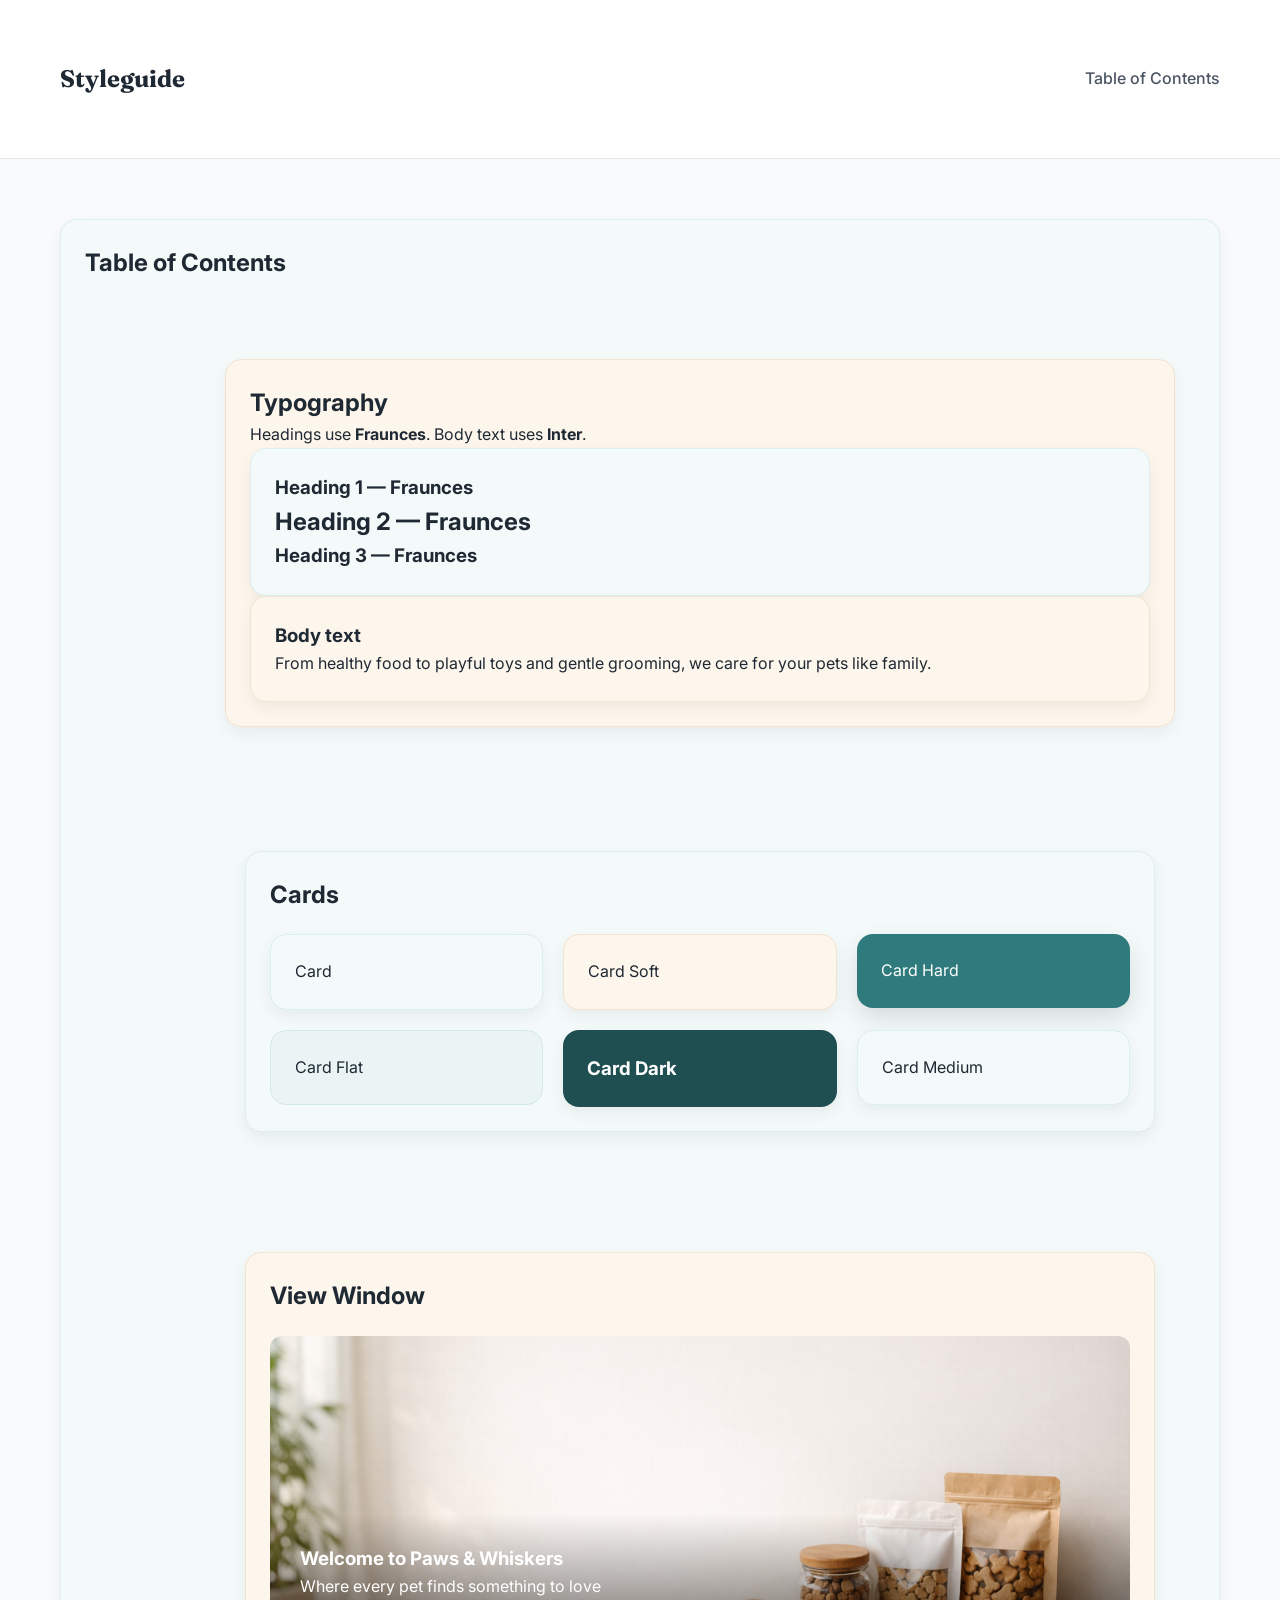
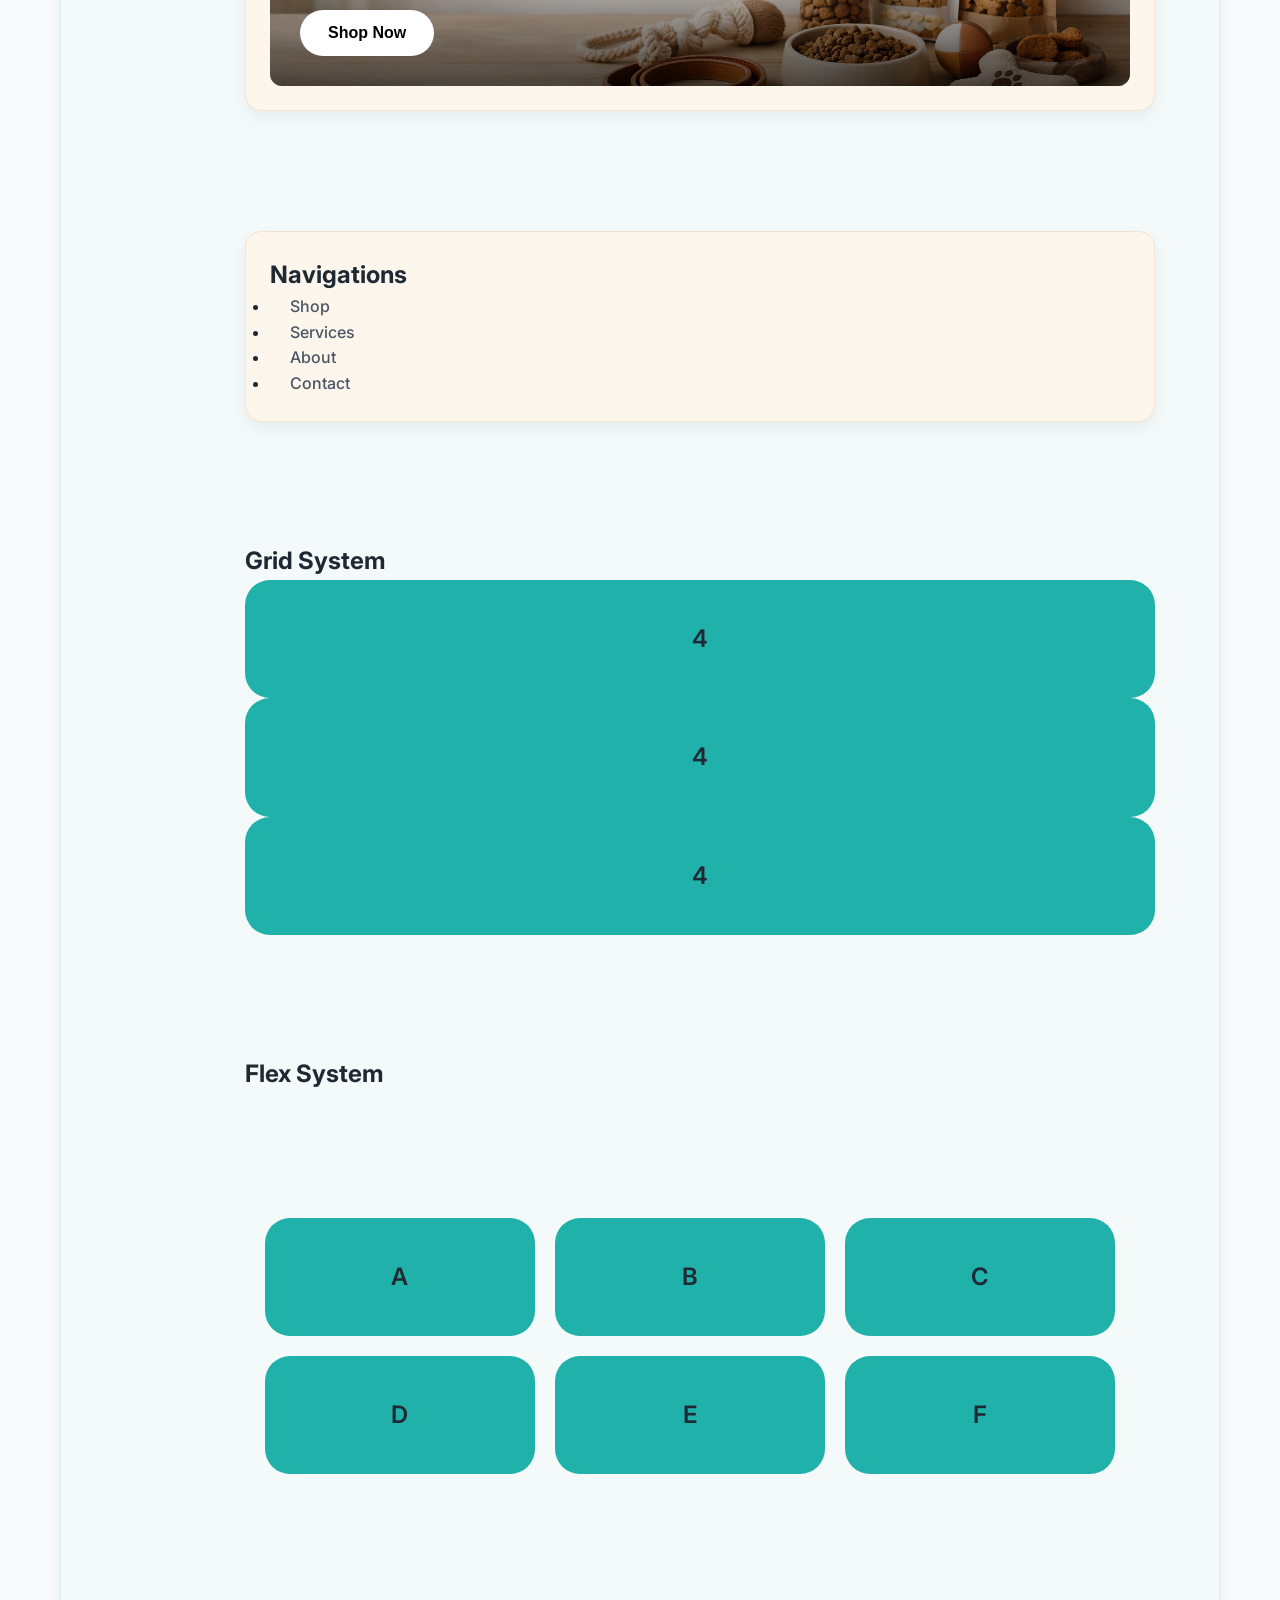
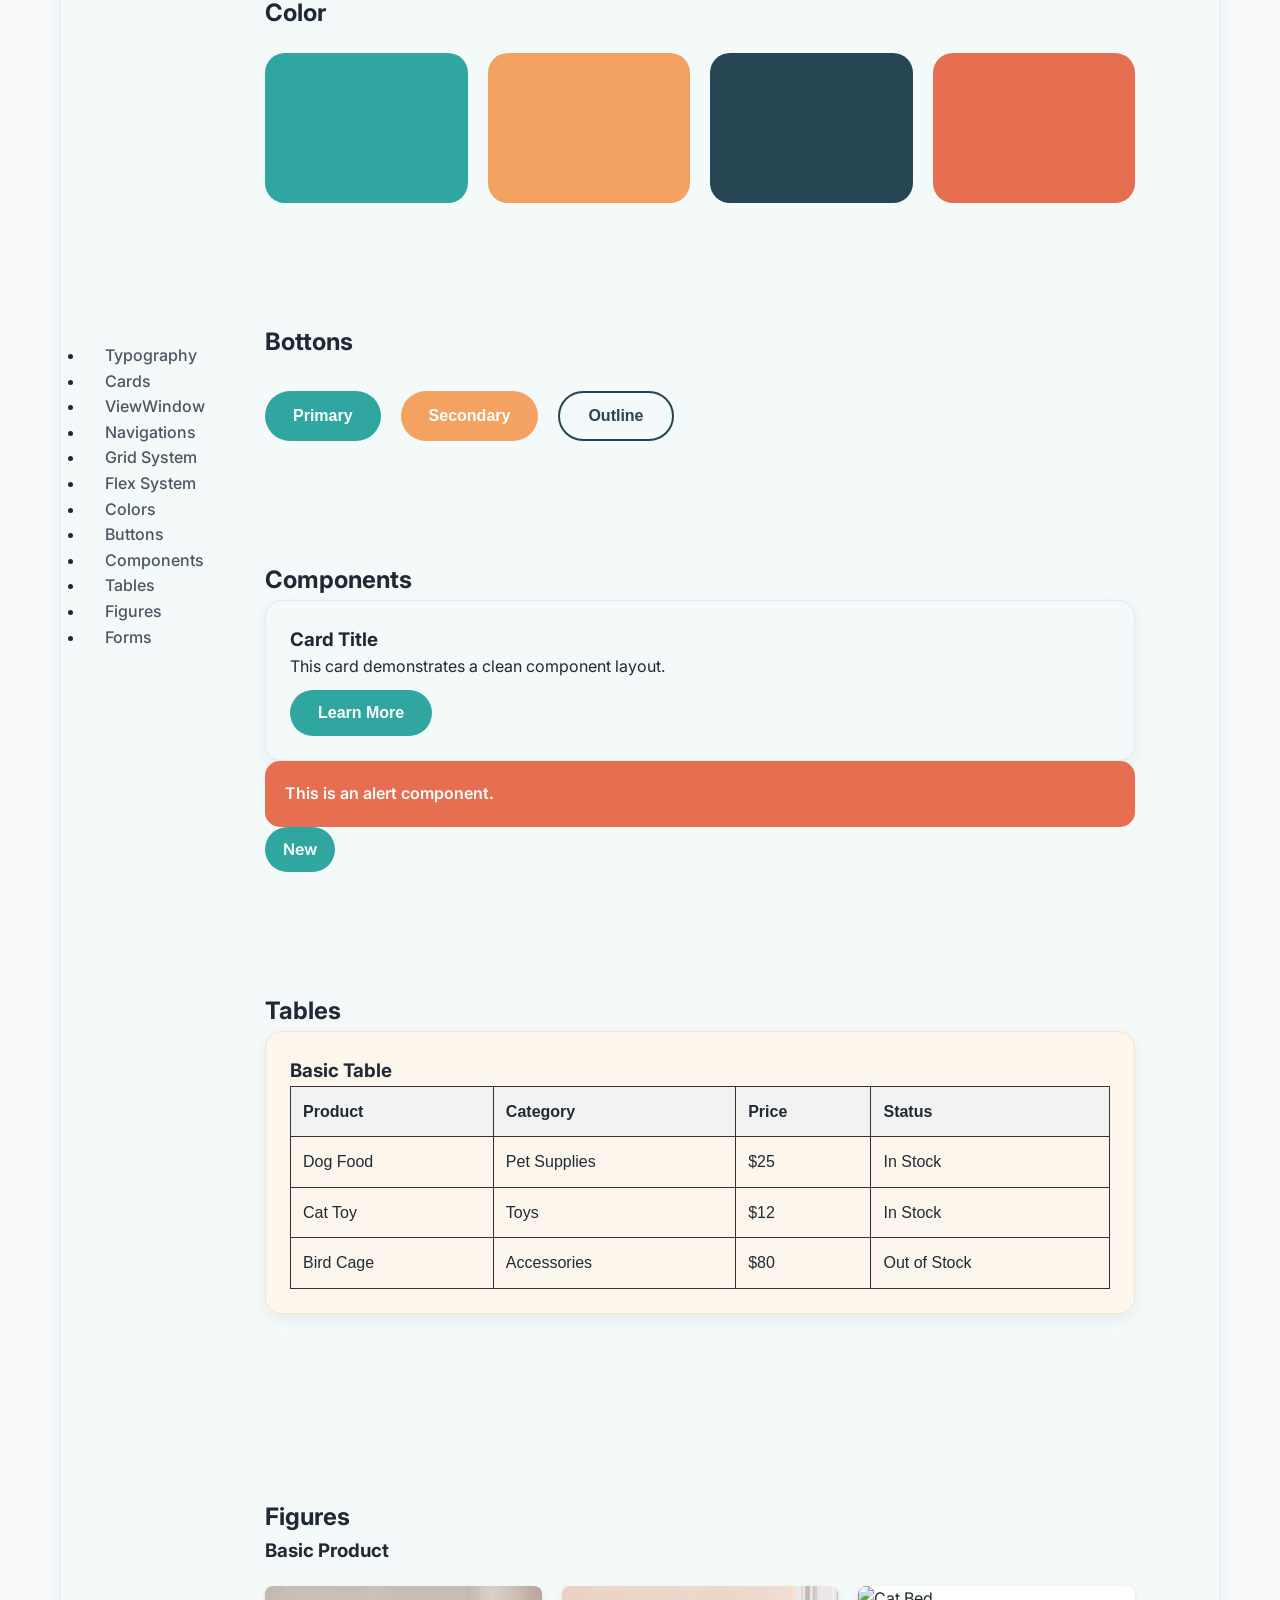
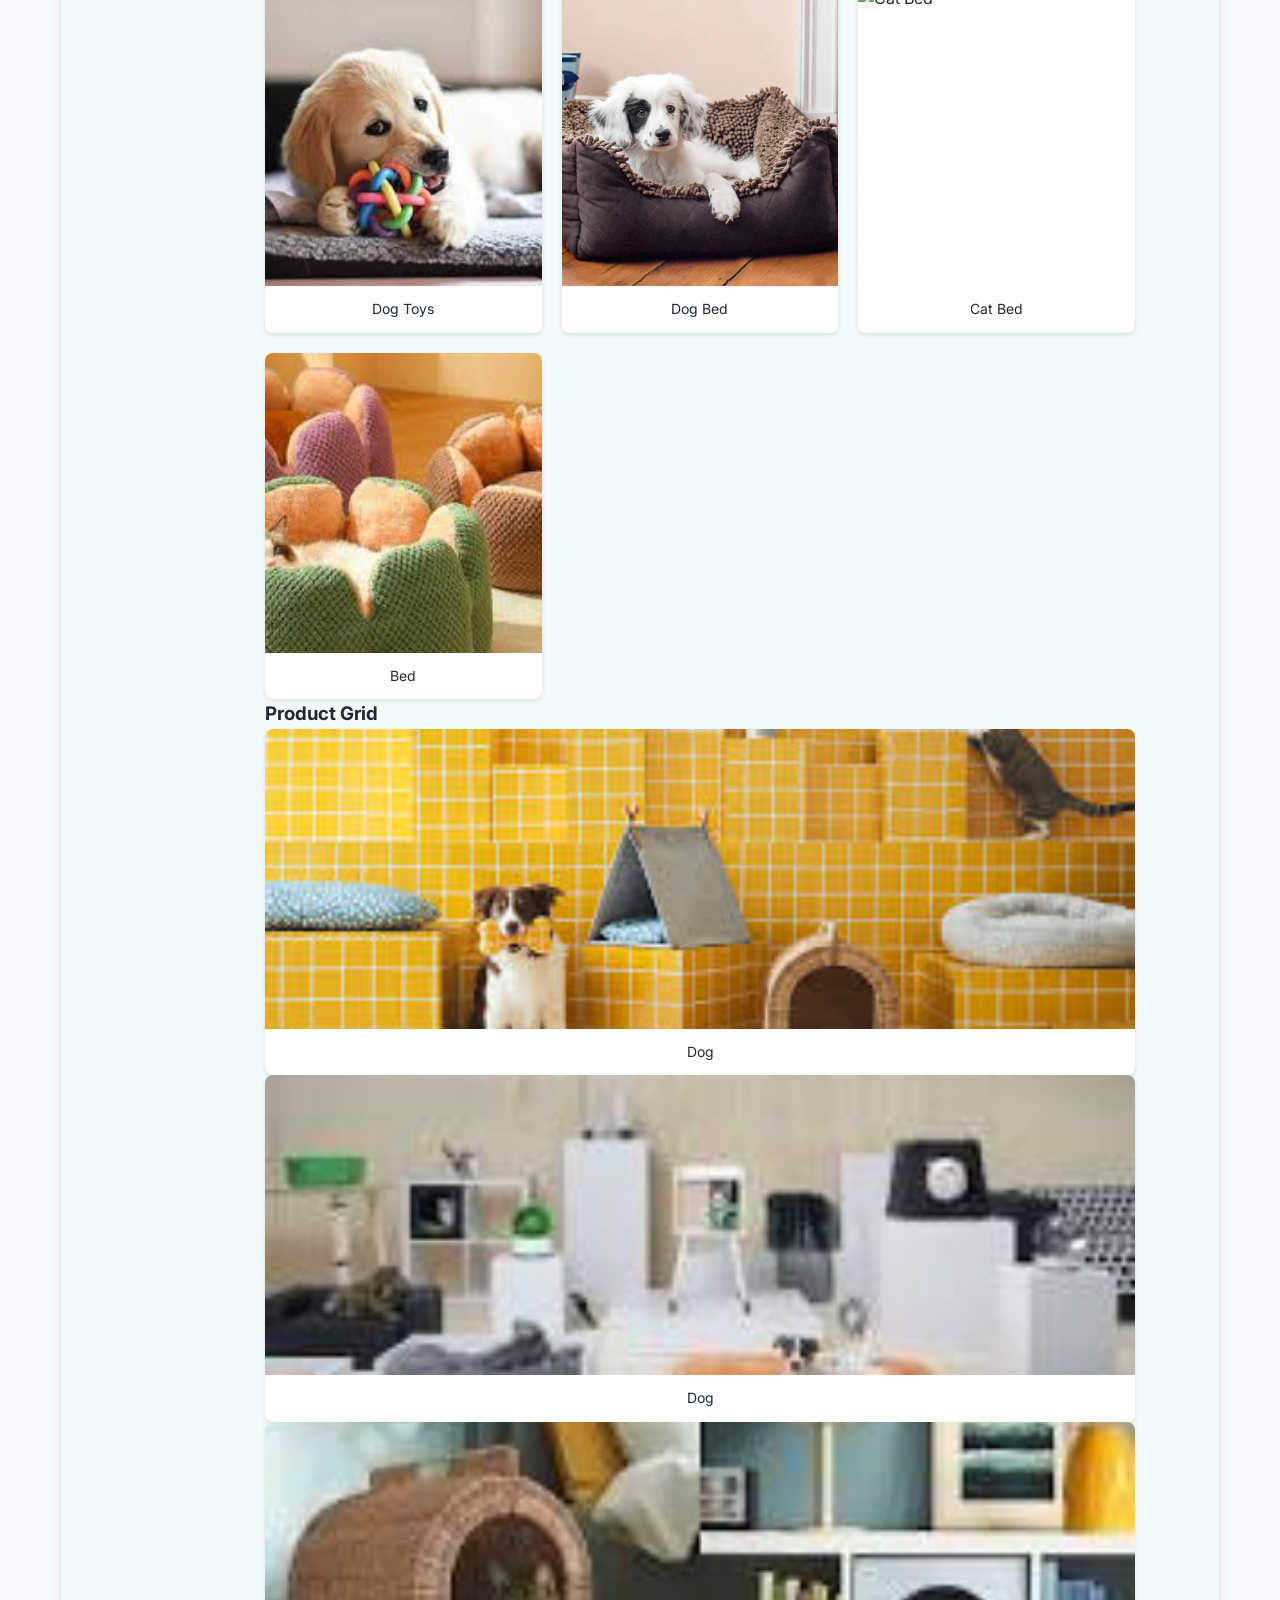
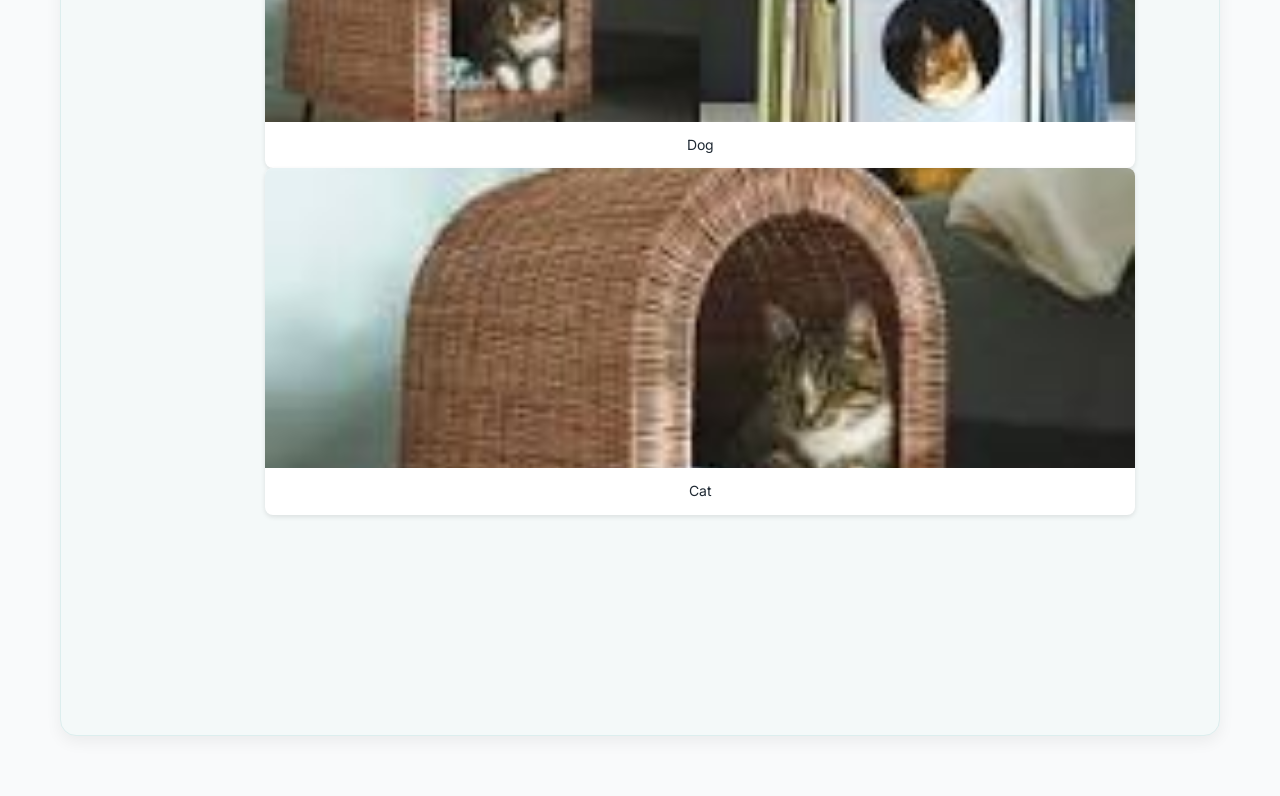
==== gao.xiaohuan/styleguide/index.html @ 9341d7b3 "Add files via upload" ====
<!DOCTYPE html>
<html lang="en">
<head>
  <meta charset="UTF-8" />
  <title>Paws & Whiskers Pet Store CSS Styleguide</title>

  <meta name="viewport" content="width=device-width, initial-scale=1.0" />

  <!--Fonts -->
  <link rel="preconnect" href="https://fonts.googleapis.com" />
  <link rel="preconnect" href="https://fonts.gstatic.com" crossorigin />
  <link
    href="https://fonts.googleapis.com/css2?family=Fraunces:wght@600;700&family=Inter:wght@400;500;600&display=swap"
    rel="stylesheet"
  />

  <link rel="stylesheet" href="../lib/css/styleguide.css" />
  <link rel="stylesheet" href="../lib/css/gridsystem.css" />
  <link rel="stylesheet" href="../css/storetheme.css" />
</head>
<body>

  <header>
    <div class="container nav">
      <h1 class="logo">Styleguide</h1>
      <nav>
        <a href="#table of content">Table of Contents</a>
      </nav>
    </div>
  </header>
	
	<div class="container" id="tableofcontents">
		<div class="card">
			<h2>Table of Contents</h2>
				<nav class="nav">
			<ul>
				<li><a href="#typography"> Typography</a></li>
				<li><a href="#cards">Cards</a></li>
				<li><a href="#viewwindow">ViewWindow</a></li>
				<li><a href="#navigations">Navigations</a></li>
				<li><a href="#gridsystem">Grid System</a></li>
				<li><a href="#flexsystem">Flex System</a></li>
				<li><a href="#colors">Colors</a></li>
          		<li><a href="#buttons">Buttons</a></li>
         		<li><a href="#components">Components</a></li>
         		<li><a href="#tables">Tables</a></li>
         		<li><a href="#tables">Figures</a></li>
         		<li><a href="#forms">Forms</a></li>

			</ul>
		<div>
	</div>

<!-- TYPOGRAPHY -->
    <div class="container">
      <section class="card soft" id="typography">
        <h2>Typography</h2>
        <p class="muted">Headings use <b>Fraunces</b>. Body text uses <b>Inter</b>.</p>

        <div class="sg-grid">
          <div class="card">
            <h3 class="sg-subtitle"></h3>
            <h1>Heading 1 — Fraunces</h1>
            <h2>Heading 2 — Fraunces</h2>
            <h3>Heading 3 — Fraunces</h3>
          </div>

          <div class="card soft">
            <h3>Body text</h3>
            <p>
              From healthy food to playful toys and gentle grooming, we care for your pets like family.

		</div>
	</div>
</section>

<!-- Card -->

	<section class="container" id="cards">
  <div class="card">
    <h2>Cards</h2>

    <div class="grid gap">
      <div class="col-xs-12 col-md-4">
        <div class="card">Card</div>
      </div>

      <div class="col-xs-12 col-md-4">
        <div class="card soft">Card Soft</div>
      </div>

      <div class="col-xs-12 col-md-4">
        <div class="card hard">Card Hard</div>
      </div>

      <div class="col-xs-12 col-md-4">
        <div class="card flat">Card Flat</div>
      </div>

      <div class="col-xs-12 col-md-4">
        <div class="card dark">
          <h3>Card Dark</h3>
        </div>
      </div>

      <div class="col-xs-12 col-md-4">
        <div class="card medium">Card Medium</div>
      </div>
    </div>
  </div>
</section>


<!-- View Window -->
<section class="container">
  <div class="card soft view-window">

    <h2>View Window</h2>

    <div class="window">
      <img src="../img/window image.png" alt="Window Image">
      <div class="window-overlay">
        <h3>Welcome to Paws & Whiskers</h3>
        <p>Where every pet finds something to love</p>
        <button class="btn">Shop Now</button>
      </div>
    </div>
  </div>
</section>



<!-- NAVIGATIONS -->
<section class="container" id="navigations">
  <div class="card soft">
    
    <h2>Navigations</h2>
    
    <div class="navigations">
      <ul>
        <li><a href="#">Shop</a></li>
        <li><a href="#">Services</a></li>
        <li><a href="#">About</a></li>
        <li><a href="#">Contact</a></li>
      </ul>
    </div>
  </div>
</section>


<!-- Grid System -->
<section class="container" id="gridsystem">
  <div class="Grid System">

  	<h2>Grid System</h2>

	  <div class="col-4">4</div>
  	  <div class="col-4">4</div>
  	  <div class="col-4">4</div>
	</div>
 </section>


 <!-- Flex System -->
 <section class="container" id="flexsystem">
  <div class="Flex Grid">

	<h2>Flex System</h2>

	<section class="container" id="cards">

  <div class="flex-grid">
    <div class="col-4">A</div>
    <div class="col-4">B</div>
    <div class="col-4">C</div>

    <div class="col-4">D</div>
    <div class="col-4">E</div>
    <div class="col-4">F</div>
  </div>
</section>


<!-- Color -->
<section class="container" id="color">
  <div class="Color">

  	<h2>Color</h2>

  	<div class="color-grid">
    <div class="color-box color1"></div>
    <div class="color-box color2"></div>
    <div class="color-box color3"></div>
    <div class="color-box color4"></div>
  </div>
</section>


<!-- Bottons -->
<section class="container" id="buttons">
  <div class="Bottons">

  	<h2>Bottons</h2>

  	<div class="buttons">
    <button class="btn primary">Primary</button>
    <button class="btn secondary">Secondary</button>
    <button class="btn outline">Outline</button>
  </div>
</section>


<!-- Components -->
<section class="container" id="Components">
  <div class="Components">

  	<h2>Components</h2>

    <div class="card">
      <h3>Card Title</h3>
      <p>This card demonstrates a clean component layout.</p>
      <button class="btn primary">Learn More</button>
    </div>

 
    <div class="alert">
      This is an alert component.
    </div>

 
    <div class="badge">
      New
    </div>

  </div>
</section>



<!-- TABLE -->

<section class="container" id="table">
	<h2>Tables</h2>
  <div class="card soft">
  	<h3>Basic Table</h3>
  	<script>makeTable("table")</script>
  	<table class="lined-table">
  <thead>
    <tr>
      <th>Product</th>
      <th>Category</th>
      <th>Price</th>
      <th>Status</th>
    </tr>
  </thead>
  <tbody>
    <tr>
      <td>Dog Food</td>
      <td>Pet Supplies</td>
      <td>$25</td>
      <td>In Stock</td>
    </tr>
    <tr>
      <td>Cat Toy</td>
      <td>Toys</td>
      <td>$12</td>
      <td>In Stock</td>
    </tr>
    <tr>
      <td>Bird Cage</td>
      <td>Accessories</td>
      <td>$80</td>
      <td>Out of Stock</td>
    </tr>
  </tbody>
</table>
</section>


<!-- Figures -->
<section class="container" id="cards">
  <h2>Figures</h2>
  <h3>Basic Product</h3>

  <div class="grid">
    
    <figure class="figure product">
      <img src="../img/dog toys.jpg" alt="Dog Toys">
      <figcaption>Dog Toys</figcaption>
    </figure>

    <figure class="figure product">
      <img src="../img/dog bed.jpg" alt="Dog Bed">
      <figcaption>Dog Bed</figcaption>
    </figure>

    <figure class="figure product">
      <img src="../img/cat bed.jpg" alt="Cat Bed">
      <figcaption>Cat Bed</figcaption>
    </figure>

    <figure class="figure product">
      <img src="../img/bed.jpg" alt="Bed">
      <figcaption>Bed</figcaption>
    </figure>
  </div>

  <h3>Product Grid</h3>
  <figure class="figure product">
      <img src="../img/dog 1.jpg" alt="Dog">
      <figcaption>Dog</figcaption>
    </figure>

   <figure class="figure product">
      <img src="../img/dog 2.jpg" alt="Dog">
      <figcaption>Dog</figcaption>
    </figure>

    <figure class="figure product">
      <img src="../img/cat 1.jpg" alt="Cat">
      <figcaption>Dog</figcaption>
    </figure>

    <figure class="figure product">
      <img src="../img/cat 2.jpg" alt="Cat">
      <figcaption>Cat</figcaption>
    </figure>
   </div>
</section>


</body>
</html>
---- gao.xiaohuan/lib/css/styleguide.css ----
/* --------------------
   Base Styles
--------------------- */

* {
  box-sizing: border-box;
  margin: 0;
  padding: 0;
}

body {
  font-family: "Inter", sans-serif;
  color: #1f2933;
  background-color: #f9fafb;
  line-height: 1.6;
}

.container {
  max-width: 1100px;
  margin: 0 auto;
  padding: 0 20px;
}

/* --------------------
   Header & Navigation
--------------------- */

header {
  background: white;
  border-bottom: 1px solid #e5e7eb;
}

.nav {
  display: flex;
  justify-content: space-between;
  align-items: center;
  padding: 16px 0;
}

.logo {
  font-family: "Fraunces", serif;
  font-size: 1.5rem;
}

nav a {
  margin-left: 20px;
  text-decoration: none;
  color: #4b5563;
  font-weight: 500;
}

nav a:hover {
  color: #111827;
}

/* --------------------
   Hero Section
--------------------- */

.hero {
  background: #e0f2fe;
  padding: 80px 0;
  text-align: center;
}

.hero h2 {
  font-family: "Fraunces", serif;
  font-size: 2.5rem;
  margin-bottom: 16px;
}

.hero p {
  max-width: 600px;
  margin: 0 auto 24px;
  color: #374151;
}

.btn-primary {
  display: inline-block;
  background: #0ea5e9;
  color: white;
  padding: 12px 24px;
  border-radius: 8px;
  text-decoration: none;
  font-weight: 600;
}

.btn-primary:hover {
  background: #0284c7;
}

/* --------------------
   Features Section
--------------------- */

.features {
  display: grid;
  grid-template-columns: repeat(3, 1fr);
  gap: 24px;
  margin: 80px auto;
}

.feature-card {
  background: white;
  padding: 24px;
  border-radius: 12px;
  box-shadow: 0 10px 20px rgba(0, 0, 0, 0.05);
  text-align: center;
}

.feature-card h3 {
  margin-bottom: 10px;
  font-size: 1.2rem;
}

/* --------------------
   Newsletter Section
--------------------- */

.newsletter {
  background: #111827;
  color: white;
  padding: 60px 0;
  text-align: center;
}

.newsletter h2 {
  font-family: "Fraunces", serif;
  margin-bottom: 10px;
}

.newsletter p {
  margin-bottom: 20px;
  color: #d1d5db;
}

.newsletter form {
  display: flex;
  justify-content: center;
  gap: 10px;
  flex-wrap: wrap;
}

.newsletter input {
  padding: 12px;
  border-radius: 6px;
  border: none;
  width: 250px;
}

.newsletter button {
  padding: 12px 20px;
  border-radius: 6px;
  border: none;
  background: #38bdf8;
  color: #111827;
  font-weight: 600;
  cursor: pointer;
}

.newsletter button:hover {
  background: #0ea5e9;
  color: white;
}

/* --------------------
   Footer
--------------------- */

footer {
  text-align: center;
  padding: 20px;
  font-size: 0.9rem;
  color: #6b7280;
}


/* --------------------
  Table
--------------------- */
.lined-table {
  width: 100%;
  border-collapse: collapse; 
  font-family: Arial, sans-serif;
}

.lined-table th,
.lined-table td {
  border: 1px solid #333; 
  padding: 12px;
  text-align: left;
}

.lined-table thead {
  background-color: #f2f2f2;
}


/* --------------------
  Figure
--------------------- */

.figure.product {
  border-radius: 0.5em;
  box-shadow: 0 2px 5px rgba(0,0,0,0.1);
  overflow: hidden;
  background: #fff;
}

.figure.product img {
  width: 100%;
  height: 300px;          
  object-fit: cover;      
  display: block;
}

/* --------------------
  View Window
--------------------- */
.view-window {
  padding: 30px;
}

.window {
  position: relative;
  border-radius: 12px;
  overflow: hidden;
  margin-top: 20px;
}

.window img {
  width: 100%;
  height: 350px;
  object-fit: cover;
  display: block;
}

.window-overlay {
  position: absolute;
  bottom: 0;
  left: 0;
  width: 100%;
  padding: 30px;

  background: linear-gradient(to top, rgba(0,0,0,0.7), transparent);
  color: white;
}

.btn {
  margin-top: 10px;
  padding: 8px 16px;
  border: none;
  background: white;
  color: black;
  cursor: pointer;
  border-radius: 5px;
}


/* --------------------
  Color
--------------------- */

.container {
  padding: 40px;
  max-width: 1200px;
  margin: 0 auto;
}

.color-grid {
  display: grid;
  grid-template-columns: repeat(4, 1fr);
  gap: 20px;
  margin-top: 20px;
}


.color-box {
  height: 150px;
  border-radius: 20px;
}


.color1 { background: #2FA6A0; }
.color2 { background: #F4A261; }
.color3 { background: #264653; }
.color4 { background: #E76F51; }


/* --------------------
 Bottons
--------------------- */

.container {
  padding: 40px;
  max-width: 1200px;
  margin: 0 auto;
}

.buttons {
  display: flex;
  gap: 20px;
  margin-top: 20px;
}

.btn {
  padding: 14px 28px;
  font-size: 16px;
  font-weight: 600;
  border-radius: 30px;
  cursor: pointer;
  transition: 0.3s ease;
  border: none;
}

.primary {
  background: #2FA6A0;
  color: white;
}

.primary:hover {
  background: #248c87;
}

.secondary {
  background: #F4A261;
  color: white;
}

.secondary:hover {
  background: #e38c48;
}

.outline {
  background: transparent;
  border: 2px solid #264653;
  color: #264653;
}

.outline:hover {
  background: #264653;
  color: white;
}



/* --------------------
Components
--------------------- */

.components-grid {
  display: grid;
  grid-template-columns: repeat(auto-fit, minmax(250px, 1fr));
  gap: 30px;
  margin-top: 20px;
}

.card {
  padding: 30px;
  border-radius: 20px;
  background: #f5f5f5;
  box-shadow: 0 8px 20px rgba(0,0,0,0.05);
}

.alert {
  padding: 20px;
  background: #E76F51;
  color: white;
  border-radius: 15px;
  font-weight: 600;
}

.badge {
  display: inline-block;
  padding: 10px 18px;
  background: #2FA6A0;
  color: white;
  border-radius: 50px;
  font-weight: 600;
}
---- gao.xiaohuan/lib/css/gridsystem.css ----
/*  Grid System */

.grid{
	display: grid;
	grid-template-columns: repeat(12, 1fr);
	gap:50px;
}

.container {
  padding: 40px;
}

.col-4 {
  grid-column: span 4; 
  background: lightblue;
  padding: 40px;
  text-align: center;
  font-size: 24px;
  font-weight: 600;
  border-radius: 25px;
}


 /* Flex Grid */

.container {
  padding: 40px;
}

.flex-grid {
  display: flex;
  flex-wrap: wrap; 
  gap: 20px;
}

.col-4 {
  flex: 0 0 calc(33.333% - 20px); 
  background: lightseagreen;
  padding: 40px;
  text-align: center;
  font-size: 24px;
  box-sizing: border-box;
}
---- gao.xiaohuan/css/storetheme.css ----
/* =========================
   CARD SYSTEM
   ========================= */

/* Base Card */
.card {
  background: #F4F9F9;
  border: 1px solid #DCEEEE;
  border-radius: 16px;
  padding: 24px;
  box-shadow: 0 6px 16px rgba(0,0,0,0.06);
  transition: all 0.2s ease;
}

.card:hover {
  transform: translateY(-4px);
  box-shadow: 0 12px 24px rgba(0,0,0,0.08);
}

/* Soft Card */
.card.soft {
  background: #FDF6EC;   
  border: 1px solid #F3E4CF;
}

/* Hard Card */
.card.hard {
  background: #2F7A7C;
  color: #ffffff;
  border: none;
  box-shadow: 0 10px 24px rgba(0,0,0,0.12);
}

/* Flat Card */
.card.flat {
  background: #EAF4F4;
  box-shadow: none;
  border: 1px solid #D5E8E8;
}

/* Dark Card */
.card.dark {
  background: #1F4F51;
  color: #ffffff;
  border: none;
}
  color: #ffffff;
}

/* Medium Card */
.card.medium {
  background: #DFF1F1;
  border: 1px solid #C8E6E6;
}

.grid {
  display: grid;
  grid-template-columns: repeat(auto-fit, minmax(250px, 1fr));
  gap: 24px;
}

#cards {
  margin-top: 64px;
}



/* --------------------
  Figure Product
--------------------- */

.container {
  padding: 60px 20px;
}

/* Grid wrapper */
.grid {
  display: grid;
  grid-template-columns: repeat(3, 1fr);
  gap: 20px;
  margin-top: 20px;
}

/* Product figure styling */
.figure.product {
  border-radius: 0.5em;
  box-shadow: 0 2px 5px rgba(0,0,0,0.1);
  overflow: hidden;
  position: relative;
  background: #fff;
}

.figure.product img {
  width: 100%;
  display: block;
}

/* Caption styling */
.figure.product figcaption {
  padding: 12px;
  text-align: center;
  font-size: 14px;
}

.figure.product{
  border-radius: 0.5em;
  box-shadow: 0 2px 5px rgba(0, 0, 0, 0.1);
}
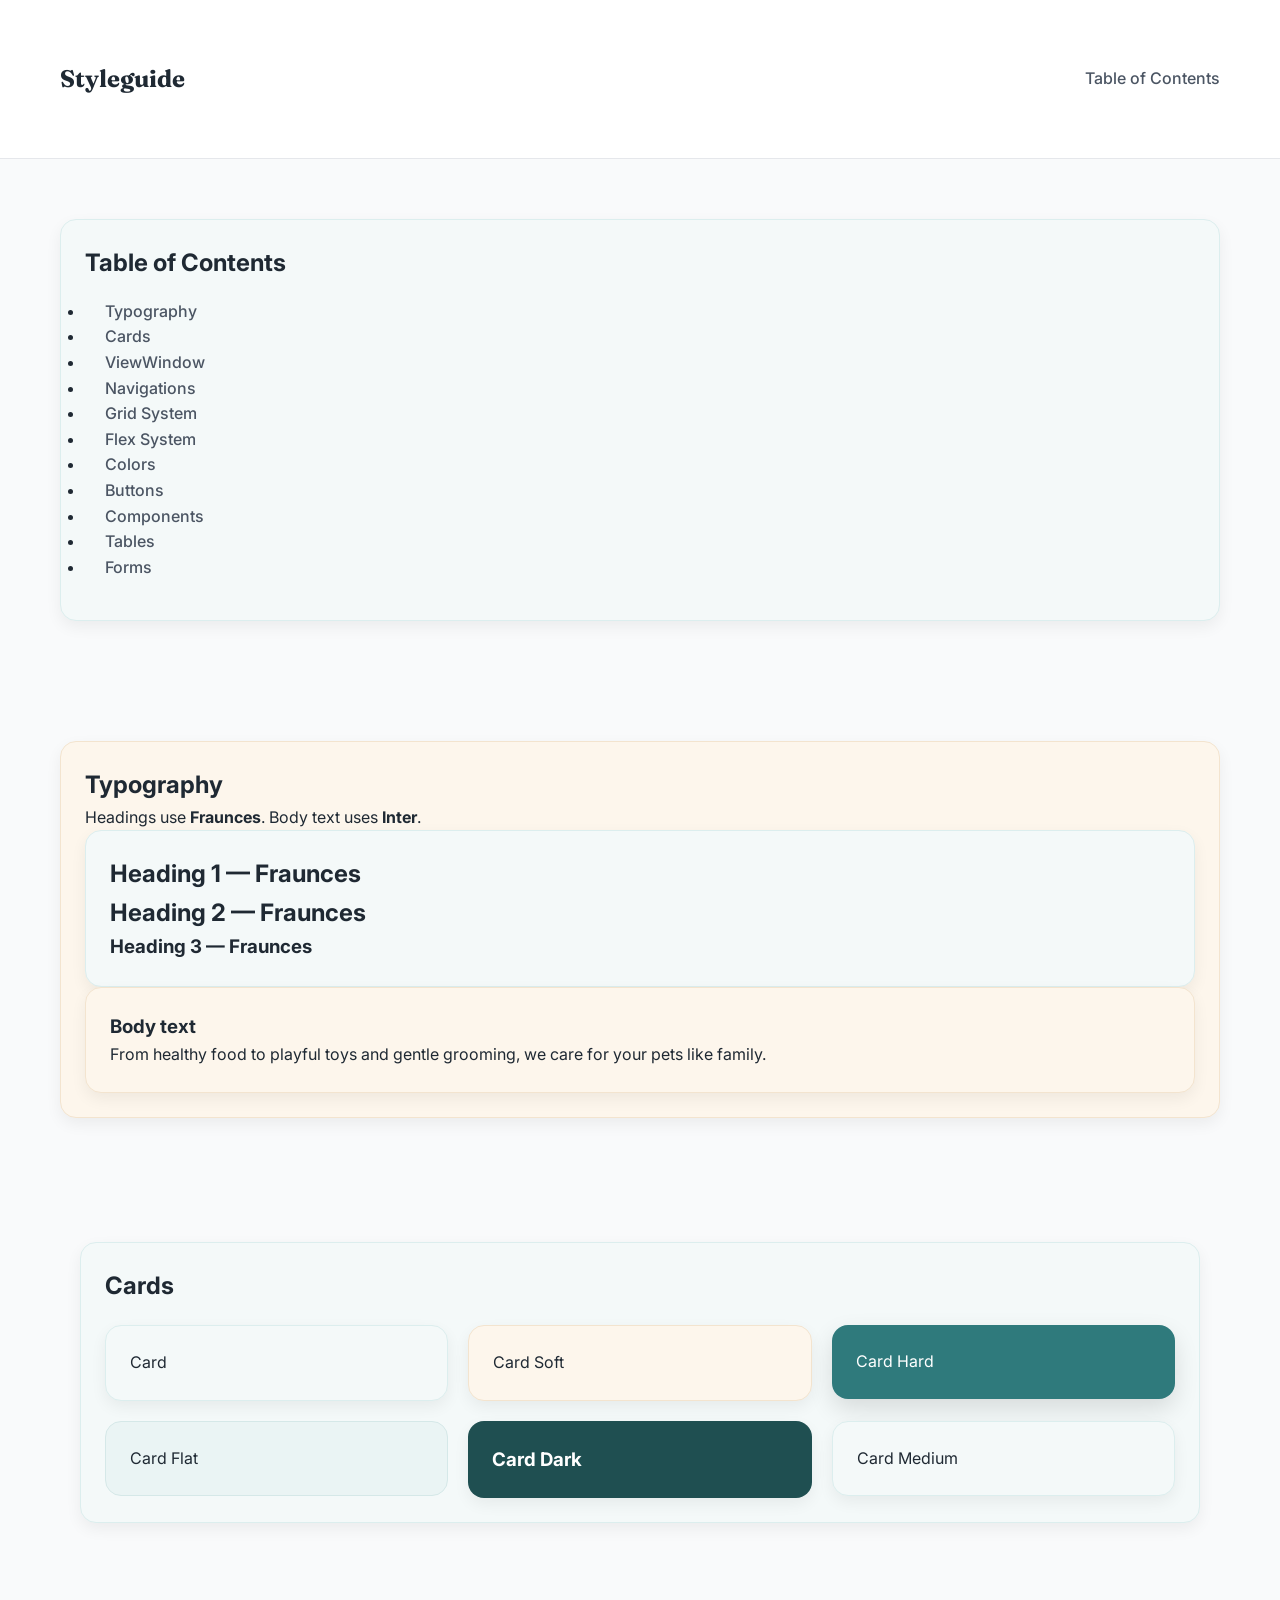
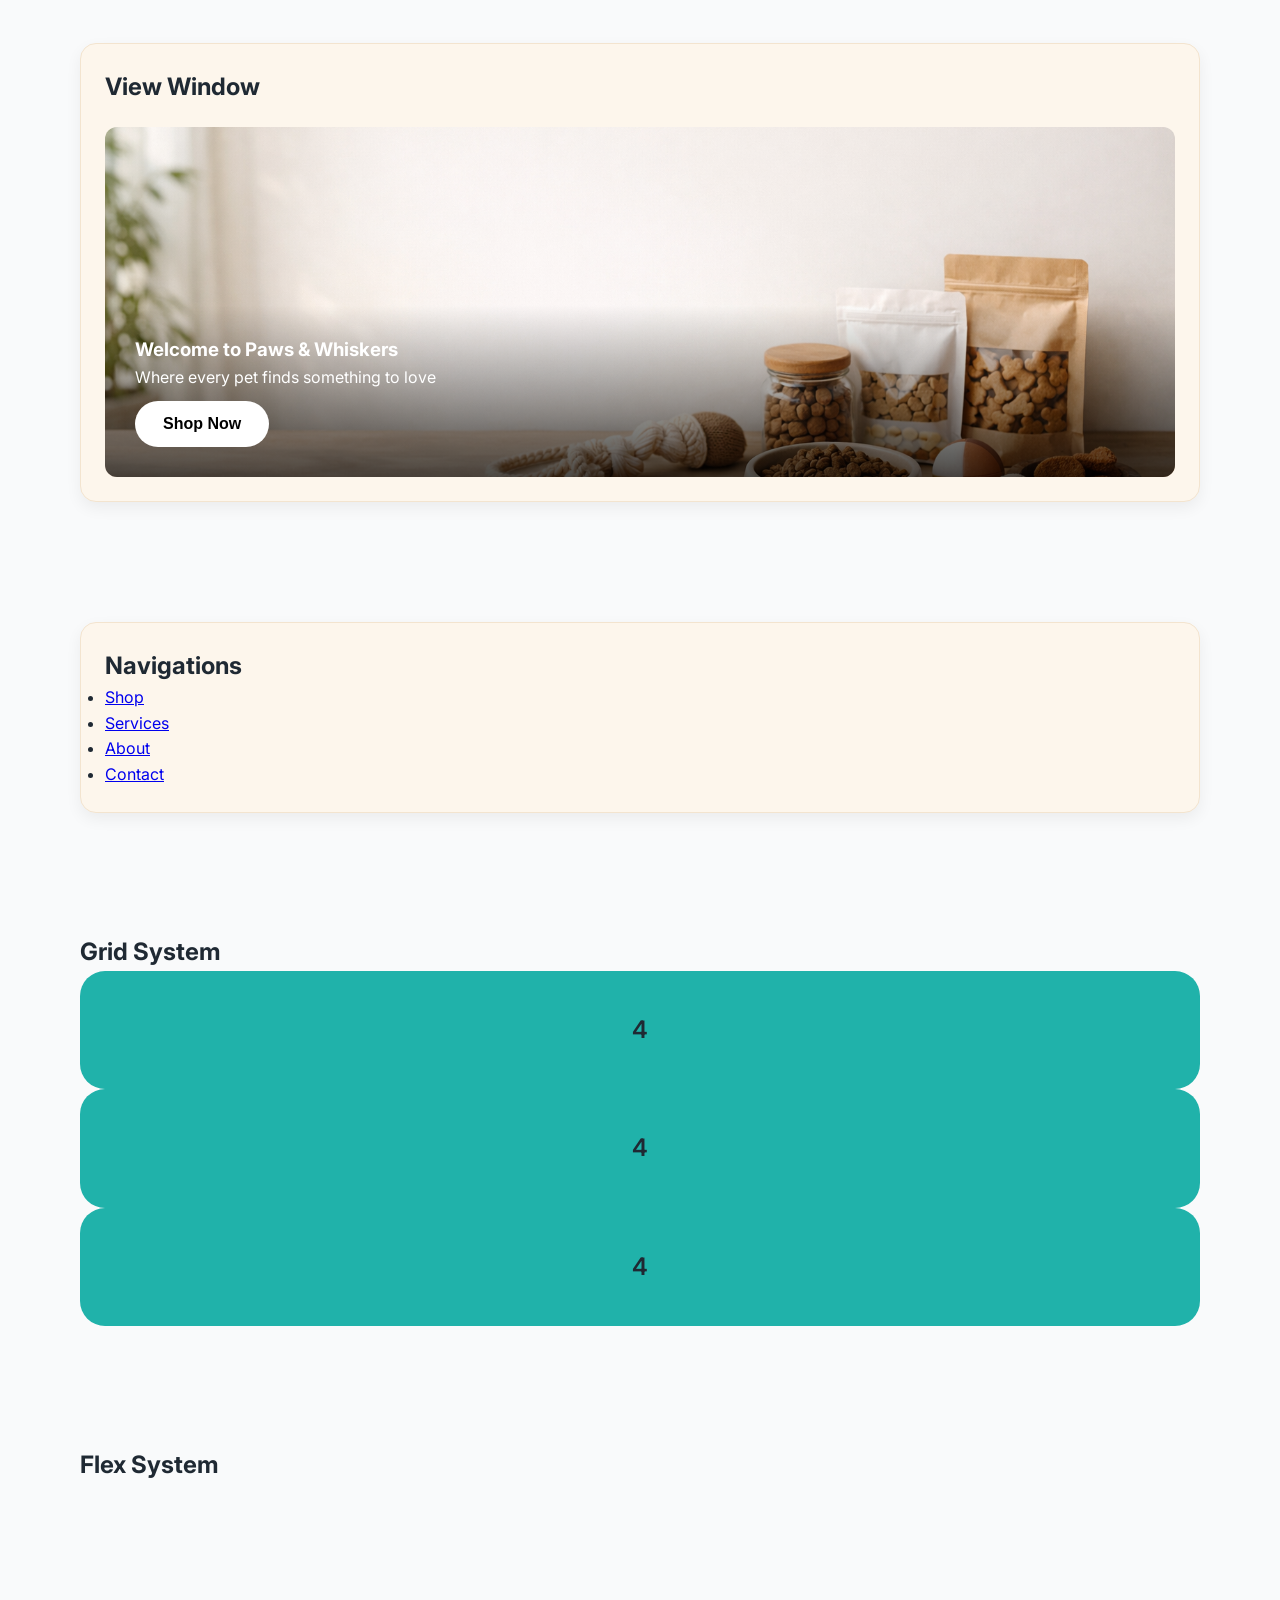
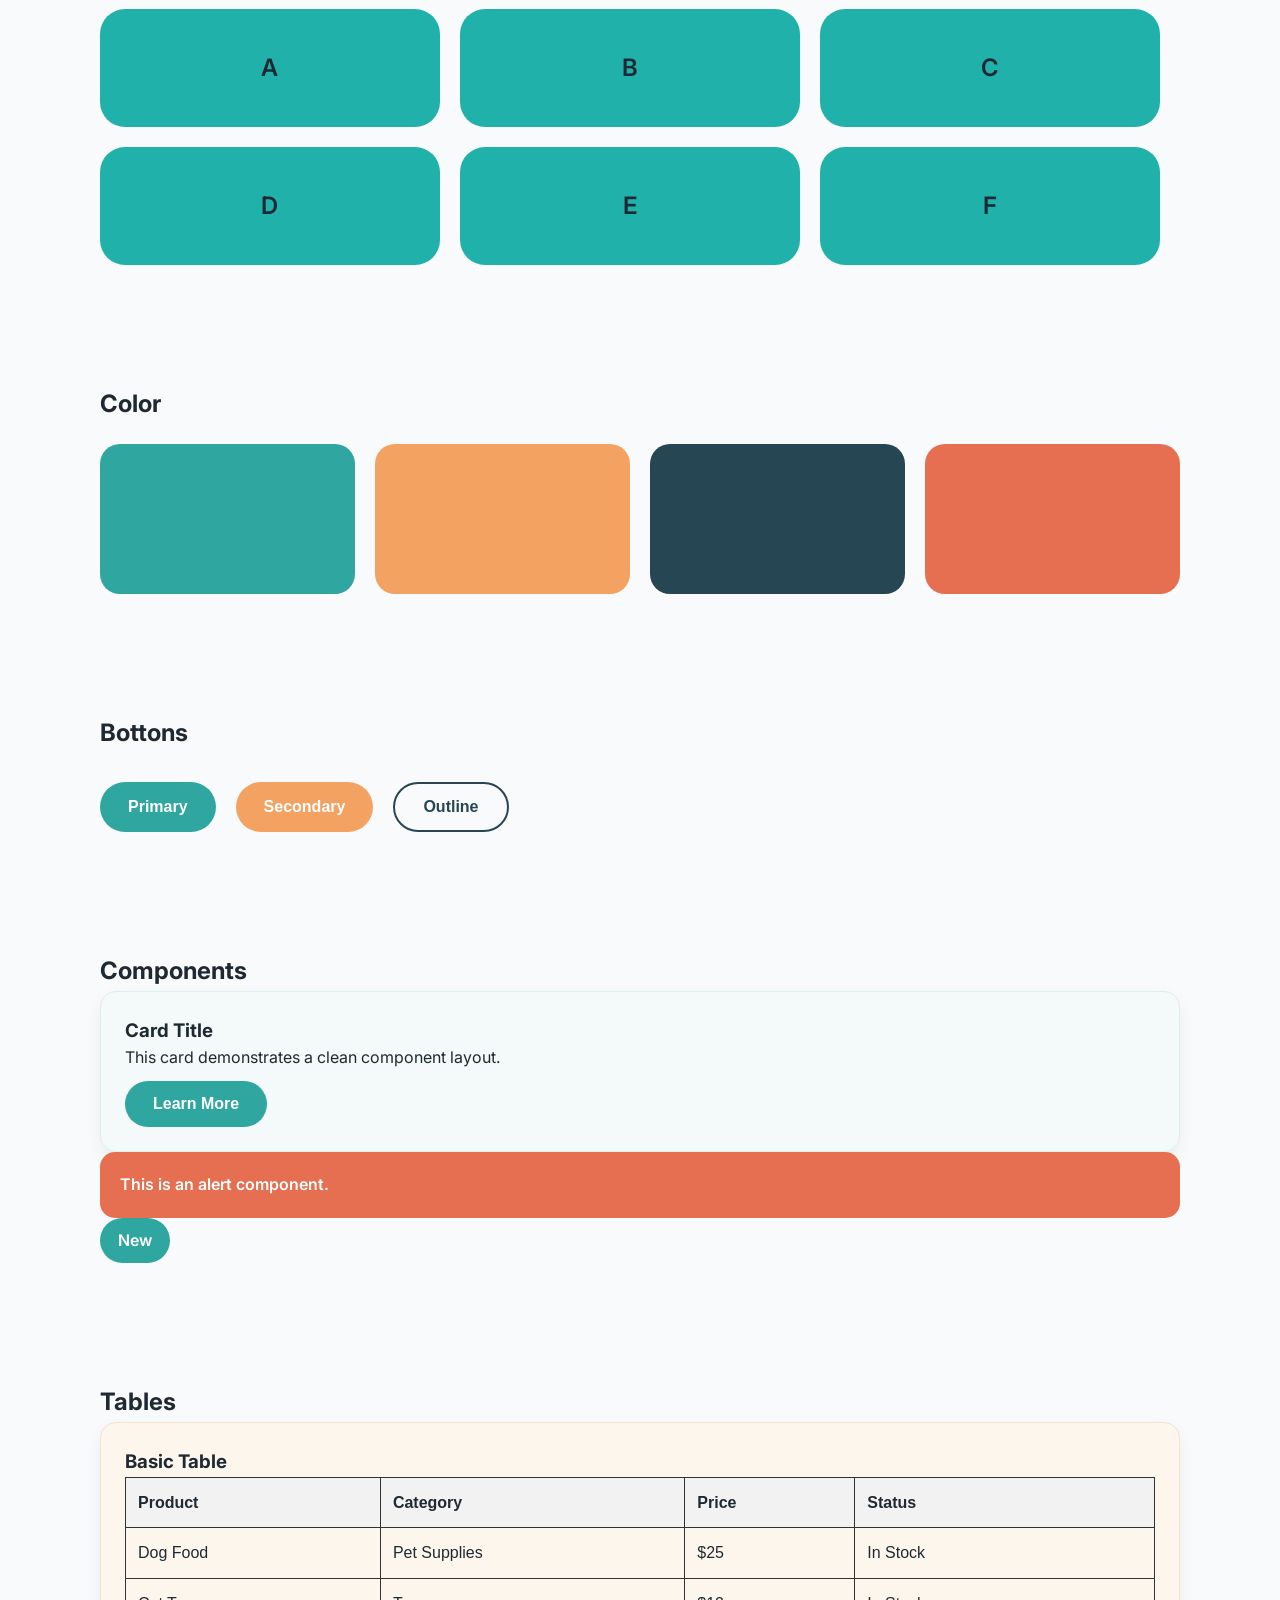
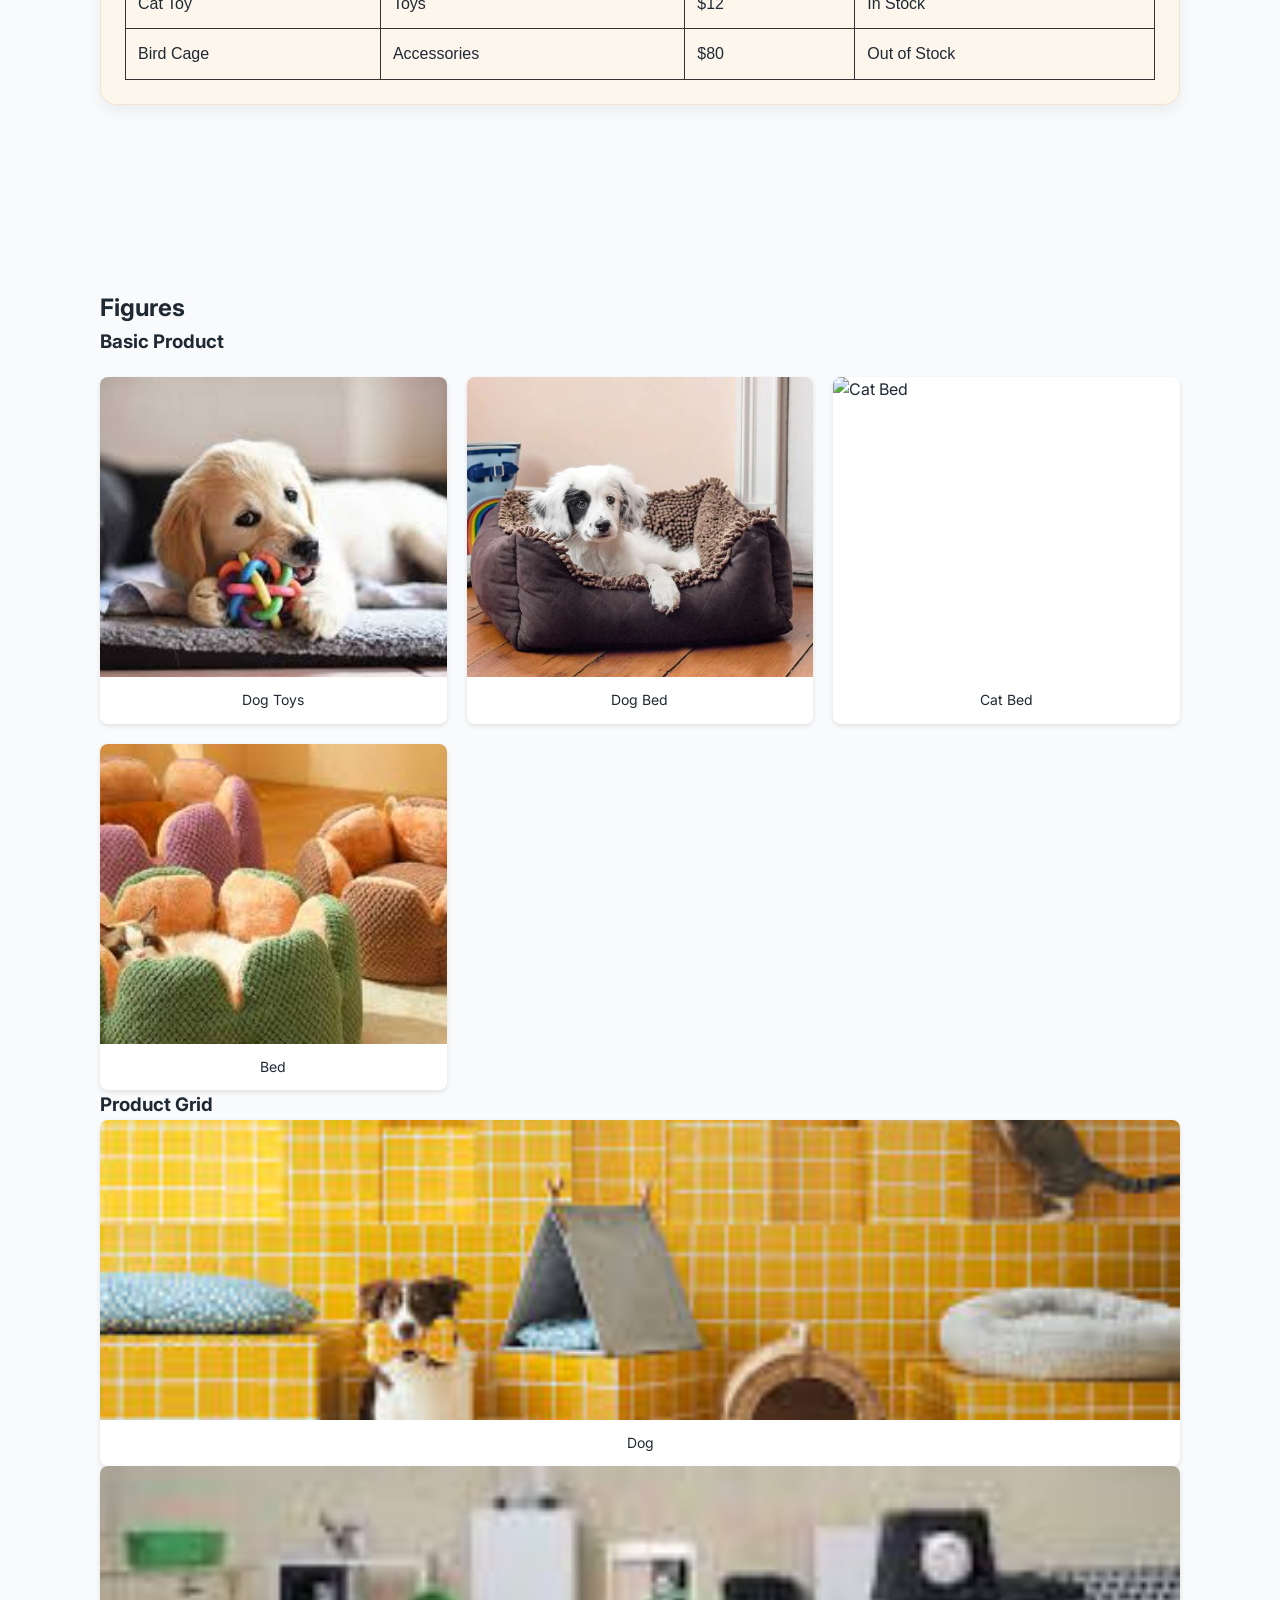
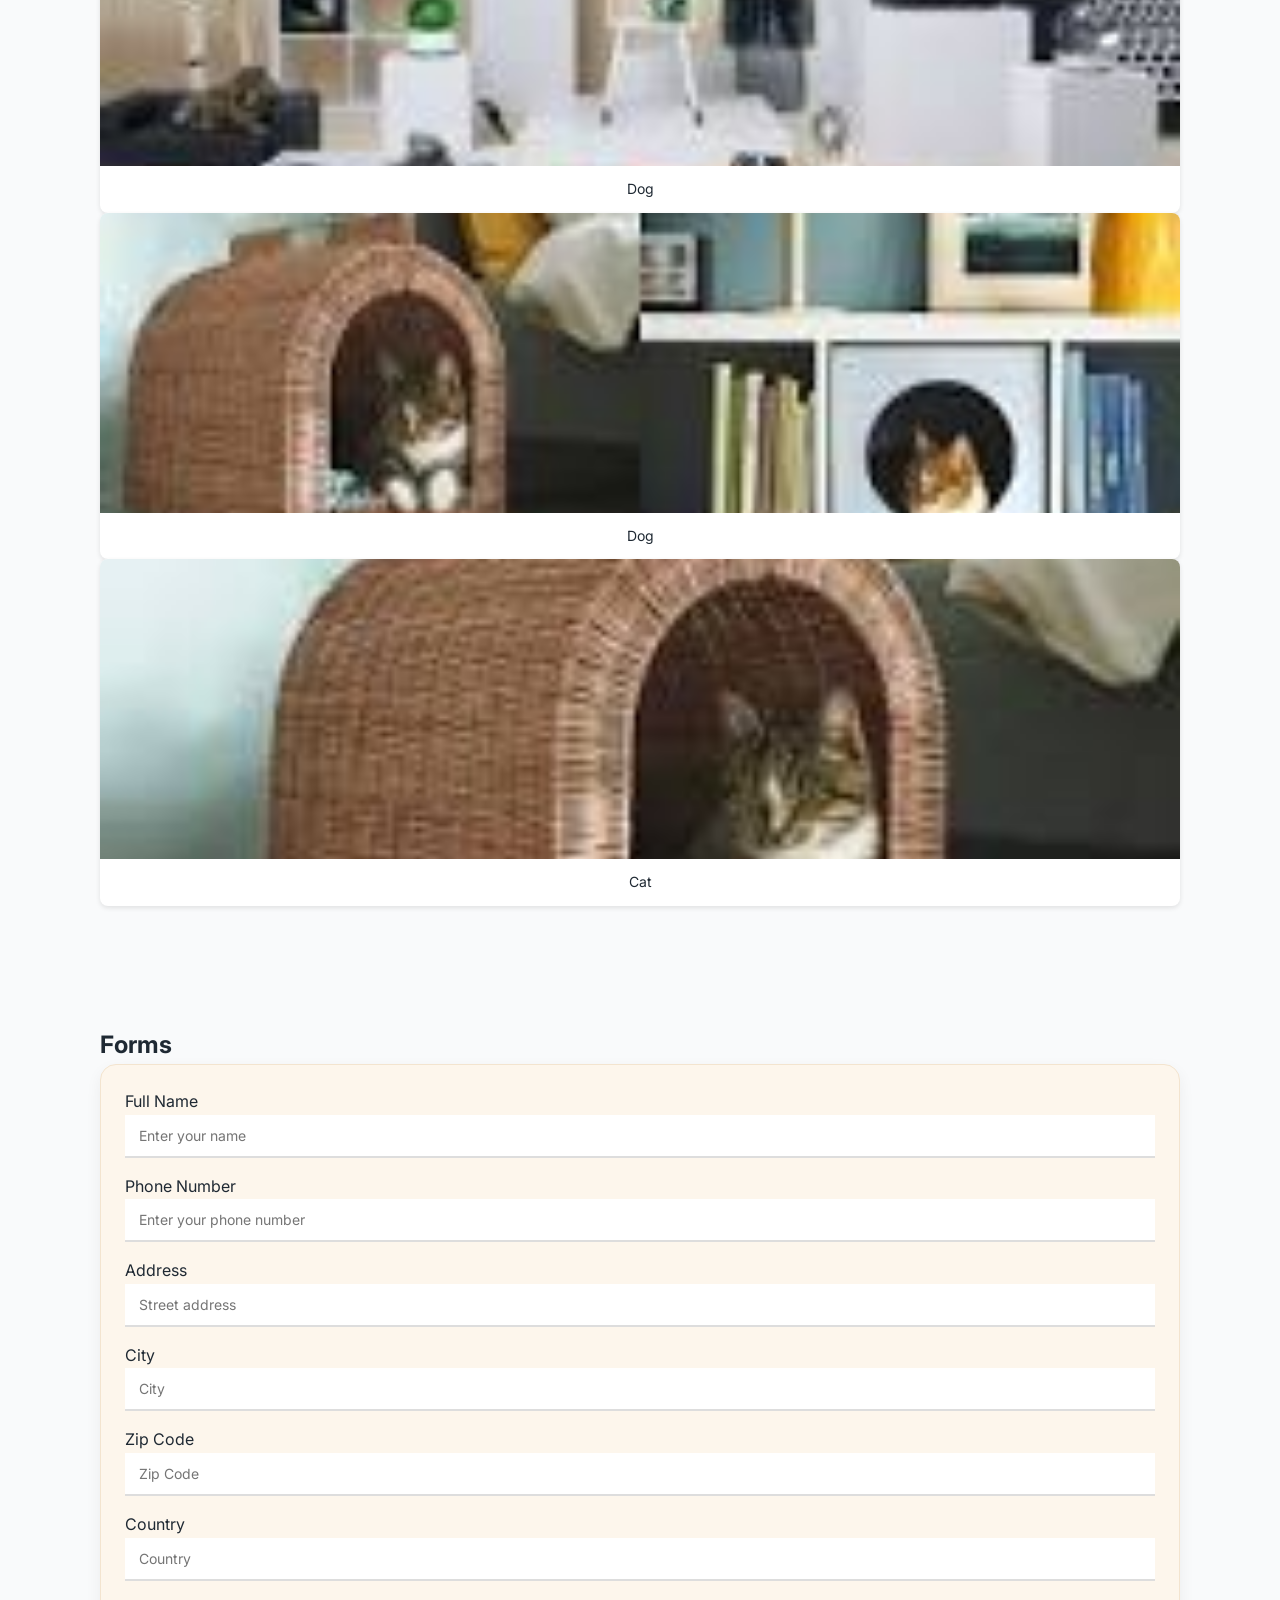
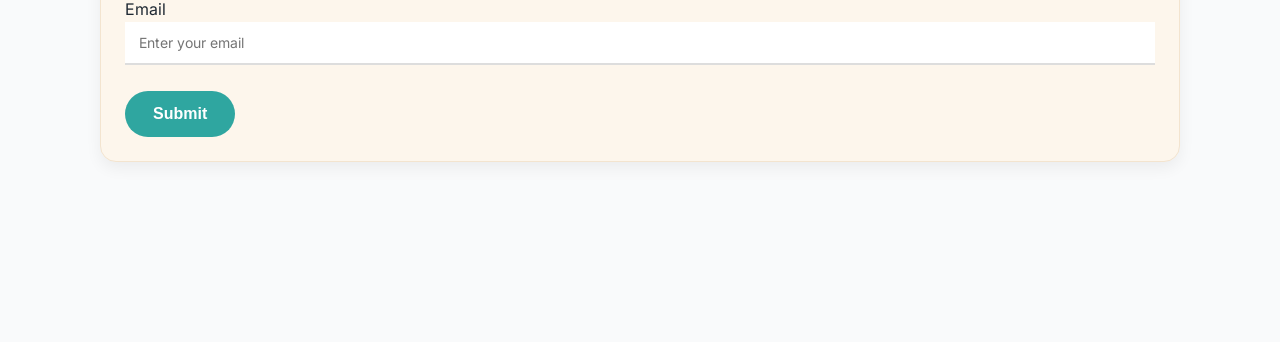
==== commit c60628da: "Add files via upload" ====
--- a/gao.xiaohuan/styleguide/index.html
+++ b/gao.xiaohuan/styleguide/index.html
@@ -32,24 +32,24 @@
 	<div class="container" id="tableofcontents">
 		<div class="card">
 			<h2>Table of Contents</h2>
-				<nav class="nav">
-			<ul>
-				<li><a href="#typography"> Typography</a></li>
-				<li><a href="#cards">Cards</a></li>
-				<li><a href="#viewwindow">ViewWindow</a></li>
-				<li><a href="#navigations">Navigations</a></li>
-				<li><a href="#gridsystem">Grid System</a></li>
-				<li><a href="#flexsystem">Flex System</a></li>
-				<li><a href="#colors">Colors</a></li>
-          		<li><a href="#buttons">Buttons</a></li>
-         		<li><a href="#components">Components</a></li>
-         		<li><a href="#tables">Tables</a></li>
-         		<li><a href="#tables">Figures</a></li>
-         		<li><a href="#forms">Forms</a></li>
-
-			</ul>
-		<div>
-	</div>
+			<nav class="nav">
+    <ul>
+      <li><a href="#typography">Typography</a></li>
+      <li><a href="#cards">Cards</a></li>
+      <li><a href="#viewwindow">ViewWindow</a></li>
+      <li><a href="#navigations">Navigations</a></li>
+      <li><a href="#gridsystem">Grid System</a></li>
+      <li><a href="#flexsystem">Flex System</a></li>
+      <li><a href="#colors">Colors</a></li>
+      <li><a href="#buttons">Buttons</a></li>
+      <li><a href="#components">Components</a></li>
+      <li><a href="#tables">Tables</a></li>
+     <li><a href="#forms">Forms</a></li>
+    </ul>
+  </nav>
+</div>
+</div>
+
 
 <!-- TYPOGRAPHY -->
     <div class="container">
@@ -326,6 +326,43 @@
       <figcaption>Cat</figcaption>
     </figure>
    </div>
+
+
+<!-- Forms -->
+   <!-- Forms -->
+<div class="container" id="forms">
+  <h2>Forms</h2>
+
+  <div class="card soft">
+    <form>
+
+      <label for="name">Full Name</label>
+      <input type="text" id="name" placeholder="Enter your name" class="form-input">
+
+      <label for="phone">Phone Number</label>
+      <input type="tel" id="phone" placeholder="Enter your phone number" class="form-input">
+
+      <label for="address">Address</label>
+      <input type="text" id="address" placeholder="Street address" class="form-input">
+
+      <label for="city">City</label>
+      <input type="text" id="city" placeholder="City" class="form-input">
+
+      <label for="zip">Zip Code</label>
+      <input type="text" id="zip" placeholder="Zip Code" class="form-input">
+
+      <label for="country">Country</label>
+      <input type="text" id="country" placeholder="Country" class="form-input">
+
+      <label for="email">Email</label>
+      <input type="email" id="email" placeholder="Enter your email" class="form-input">
+
+      <button type="submit" class="btn primary">Submit</button>
+    </form>
+  </div>
+</div>
+        </div>
+   </div>
 </section>
 
 
--- a/gao.xiaohuan/lib/css/styleguide.css
+++ b/gao.xiaohuan/lib/css/styleguide.css
@@ -377,4 +377,33 @@
   color: white;
   border-radius: 50px;
   font-weight: 600;
+}
+
+
+
+/* --------------------
+/* ---------------------
+   Forms
+--------------------- */
+
+.form-input {
+  display: block;
+  width: 100%;
+  padding: 12px 14px;
+
+  background-color: #ffffff;
+  border: none;
+  border-bottom: 2px solid #ddd;
+
+  font-family: 'Inter', sans-serif;
+  font-size: 14px;
+  color: #333;
+
+  outline: none;
+  transition: border-color 0.3s ease;
+  margin-bottom: 16px;
+}
+
+.form-input:focus {
+  border-bottom-color: #7a9e7e; /* soft green accent */
 }
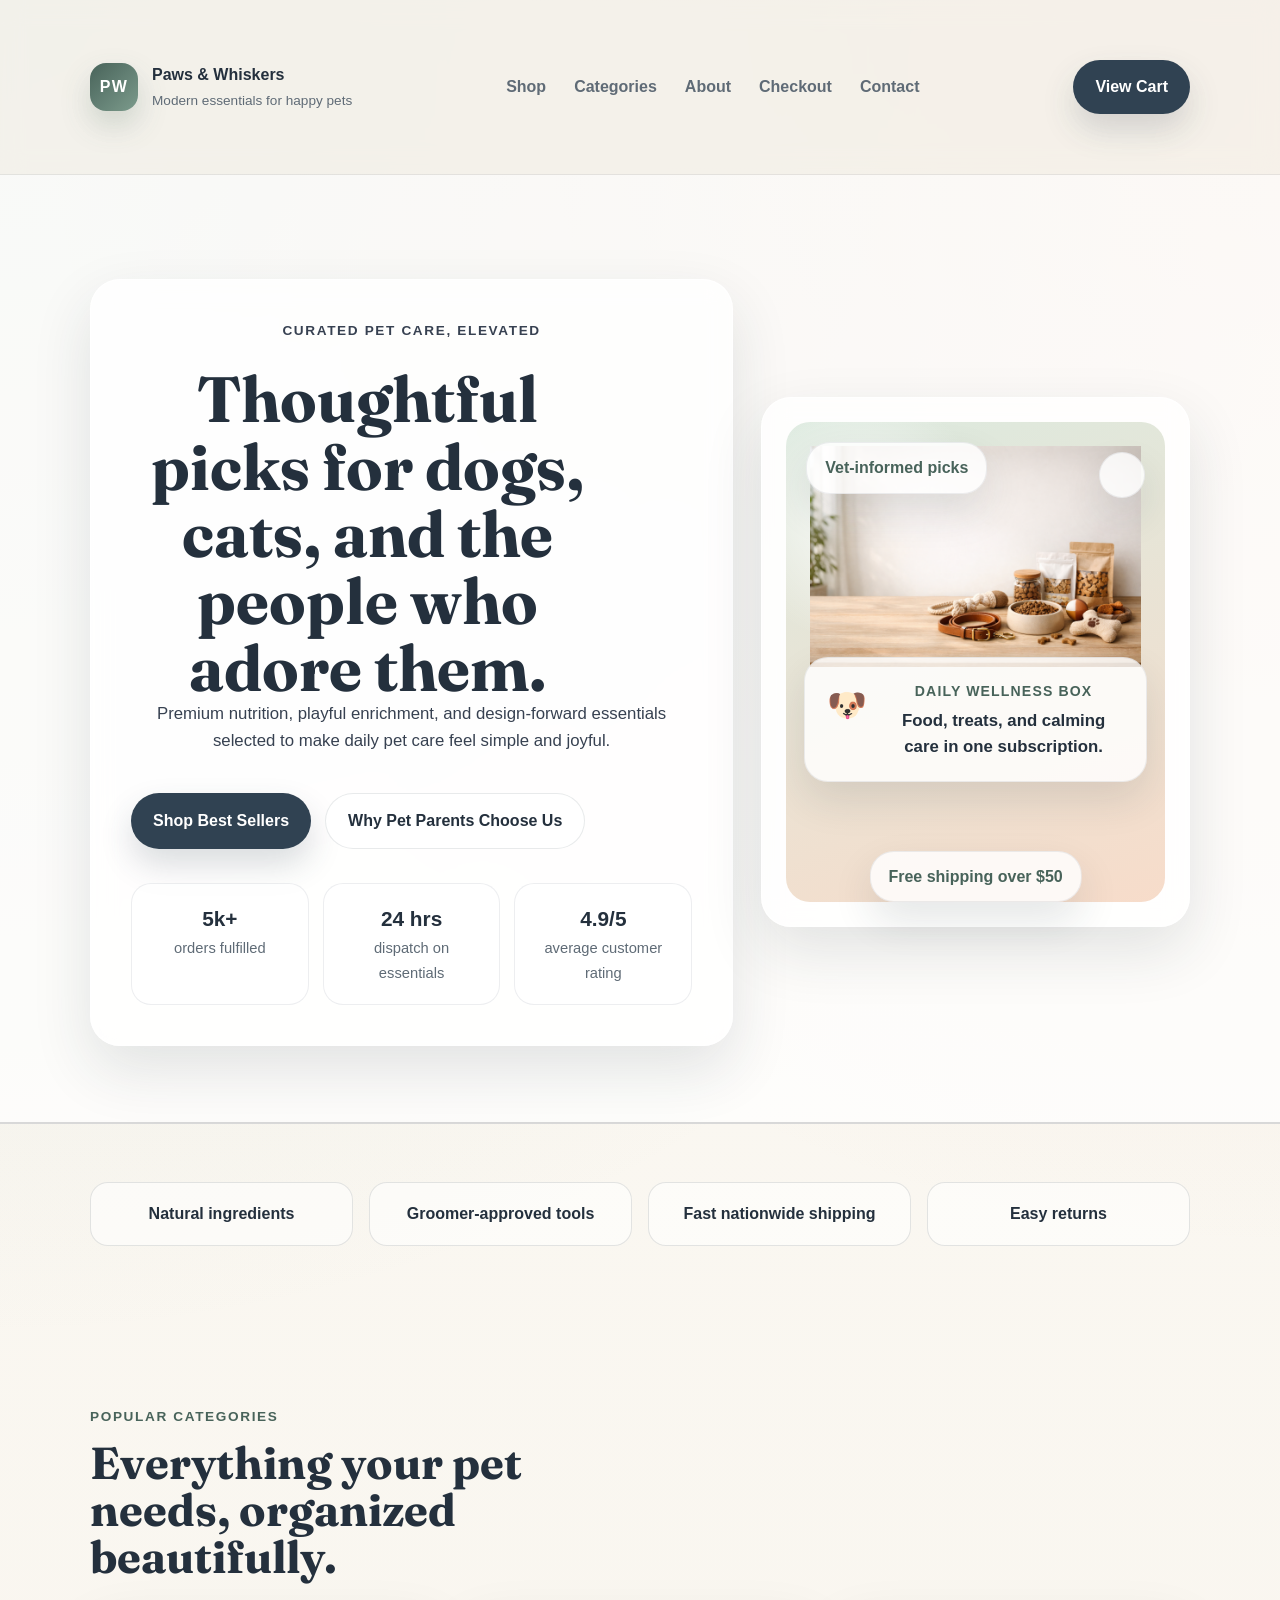
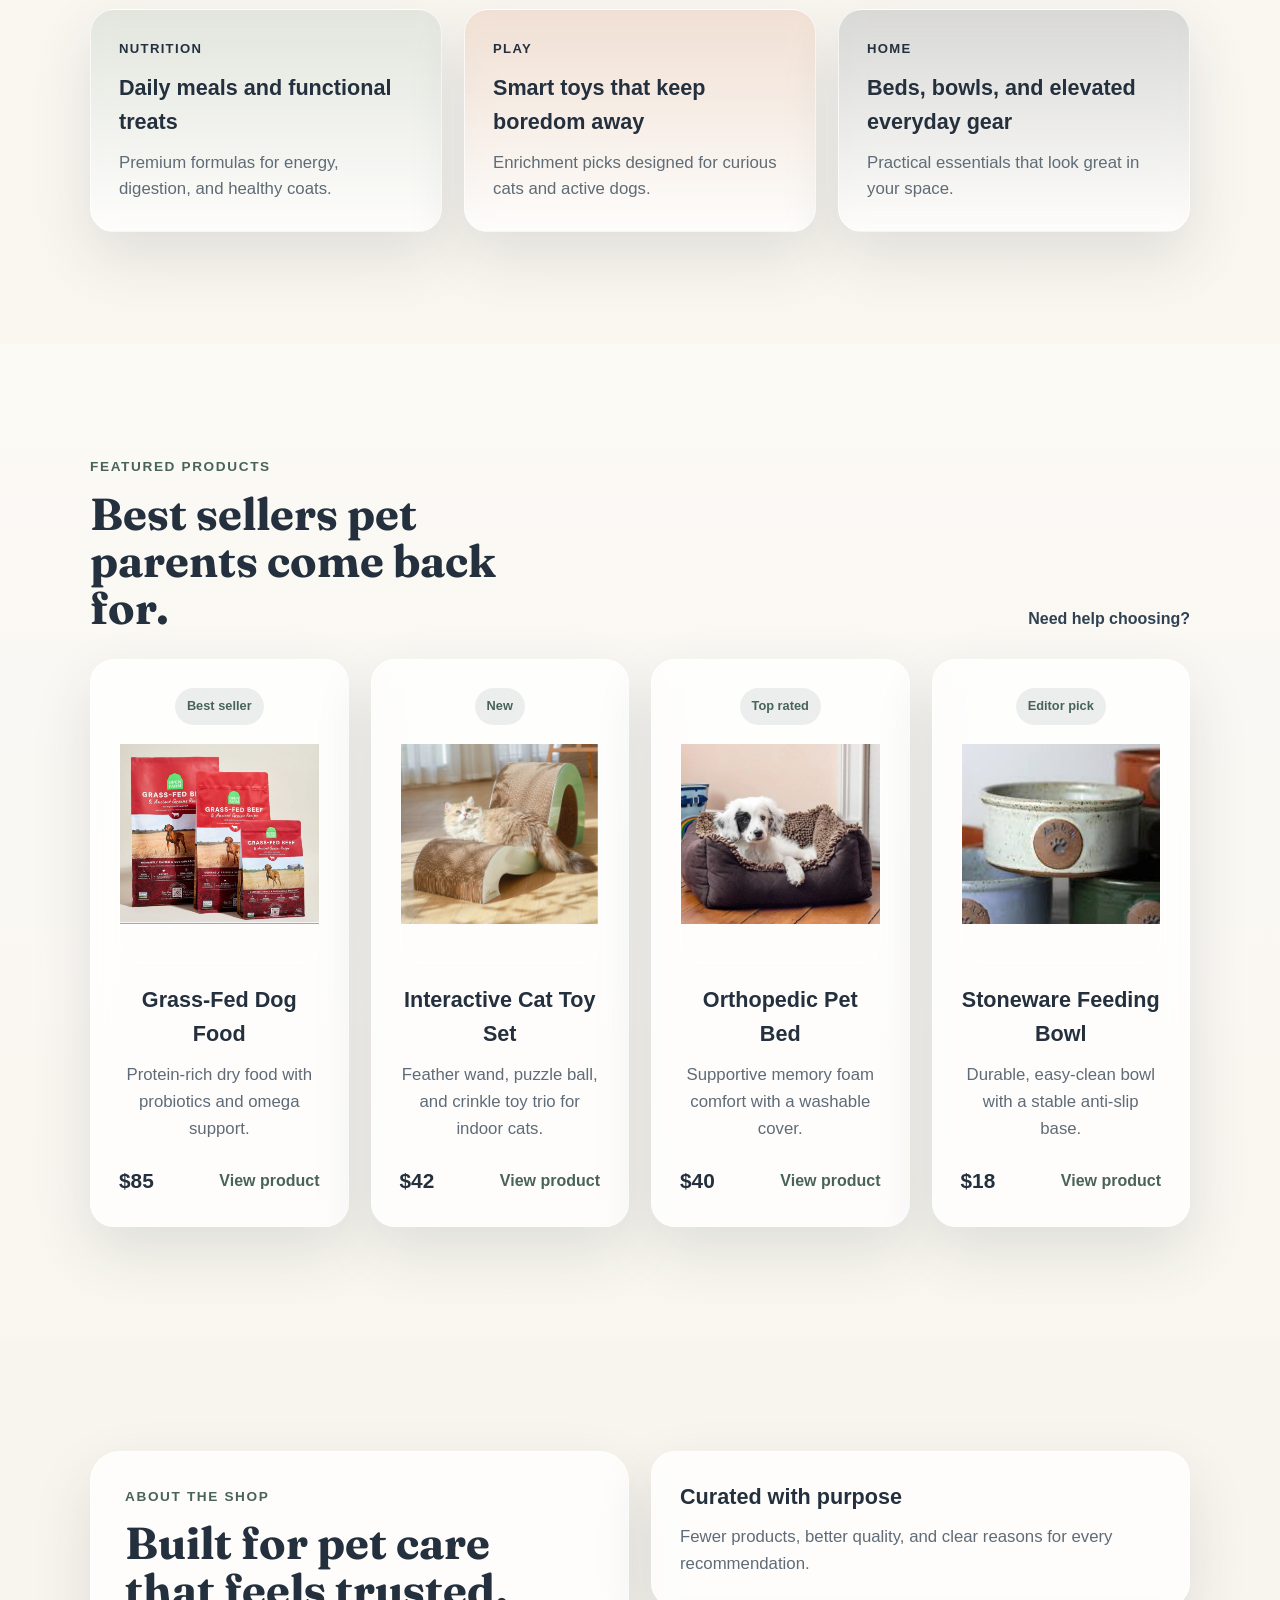
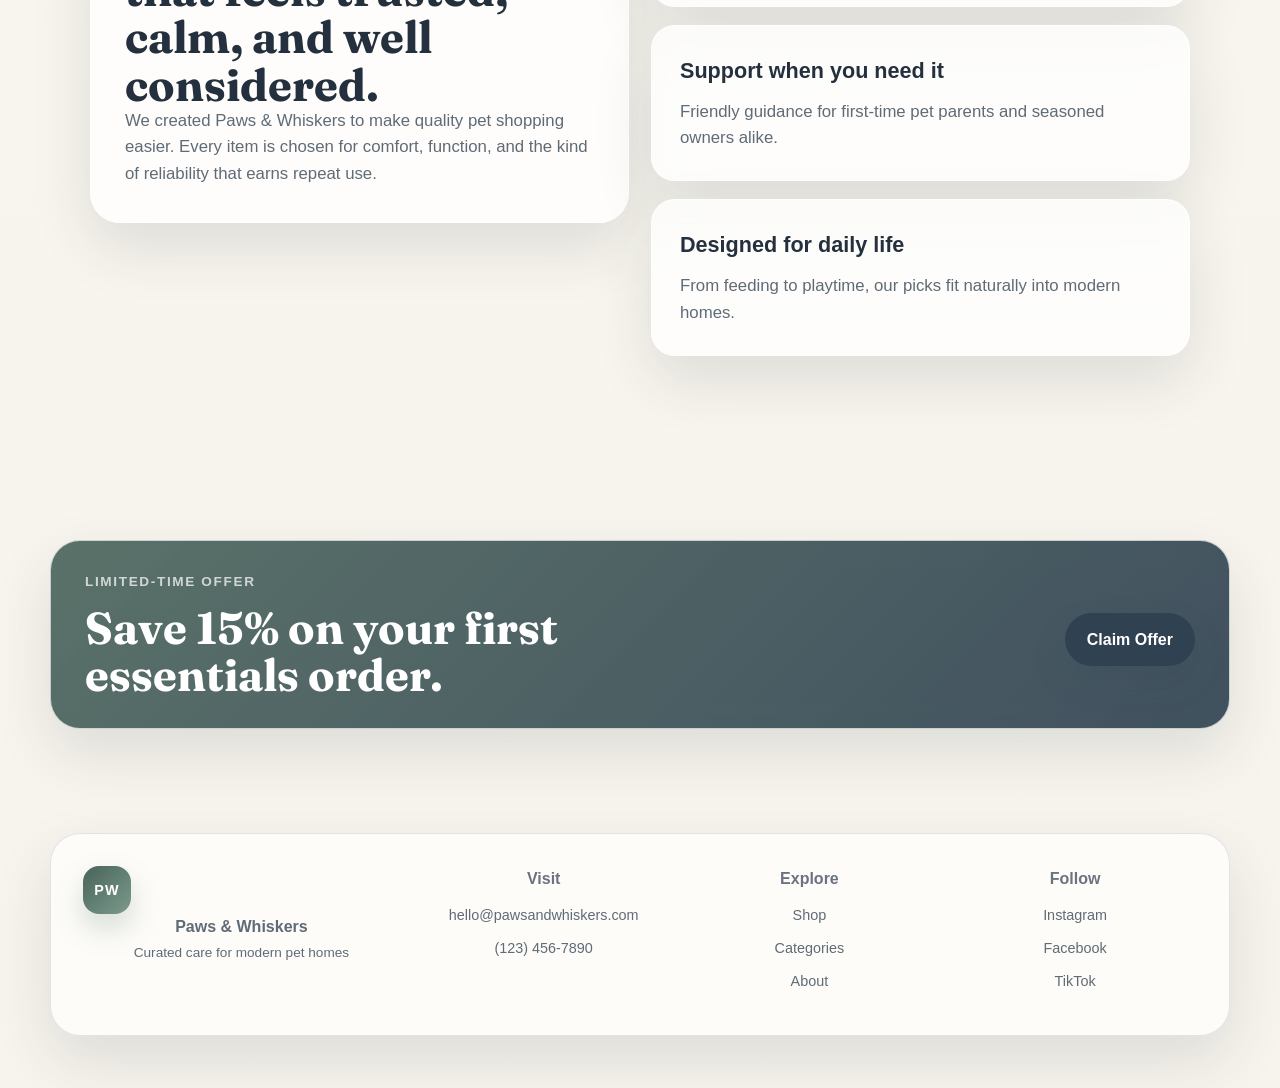
==== commit 1bbf9e9d: "Add files via upload week 10" ====
--- a/gao.xiaohuan/styleguide/index.html
+++ b/gao.xiaohuan/styleguide/index.html
@@ -20,351 +20,253 @@
 </head>
 <body>
 
-  <header>
-    <div class="container nav">
-      <h1 class="logo">Styleguide</h1>
-      <nav>
-        <a href="#table of content">Table of Contents</a>
+  <header class="site-header">
+    <div class="container nav-shell">
+      <a class="brand" href="#top" aria-label="Paws and Whiskers home">
+        <span class="brand-mark">PW</span>
+        <span class="brand-copy">
+          <strong>Paws &amp; Whiskers</strong>
+          <span>Modern essentials for happy pets</span>
+        </span>
+      </a>
+
+      <nav class="site-nav" aria-label="Primary">
+        <a href="#shop">Shop</a>
+        <a href="#categories">Categories</a>
+        <a href="#about">About</a>
+        <a href="#checkout">Checkout</a>
+        <a href="#contact">Contact</a>
       </nav>
+
+      <a class="nav-cta" href="#shop">View Cart</a>
     </div>
   </header>
-	
-	<div class="container" id="tableofcontents">
-		<div class="card">
-			<h2>Table of Contents</h2>
-			<nav class="nav">
-    <ul>
-      <li><a href="#typography">Typography</a></li>
-      <li><a href="#cards">Cards</a></li>
-      <li><a href="#viewwindow">ViewWindow</a></li>
-      <li><a href="#navigations">Navigations</a></li>
-      <li><a href="#gridsystem">Grid System</a></li>
-      <li><a href="#flexsystem">Flex System</a></li>
-      <li><a href="#colors">Colors</a></li>
-      <li><a href="#buttons">Buttons</a></li>
-      <li><a href="#components">Components</a></li>
-      <li><a href="#tables">Tables</a></li>
-     <li><a href="#forms">Forms</a></li>
-    </ul>
-  </nav>
-</div>
-</div>
-
-
-<!-- TYPOGRAPHY -->
-    <div class="container">
-      <section class="card soft" id="typography">
-        <h2>Typography</h2>
-        <p class="muted">Headings use <b>Fraunces</b>. Body text uses <b>Inter</b>.</p>
-
-        <div class="sg-grid">
-          <div class="card">
-            <h3 class="sg-subtitle"></h3>
-            <h1>Heading 1 — Fraunces</h1>
-            <h2>Heading 2 — Fraunces</h2>
-            <h3>Heading 3 — Fraunces</h3>
-          </div>
-
-          <div class="card soft">
-            <h3>Body text</h3>
-            <p>
-              From healthy food to playful toys and gentle grooming, we care for your pets like family.
-
-		</div>
-	</div>
-</section>
-
-<!-- Card -->
-
-	<section class="container" id="cards">
-  <div class="card">
-    <h2>Cards</h2>
-
-    <div class="grid gap">
-      <div class="col-xs-12 col-md-4">
-        <div class="card">Card</div>
-      </div>
-
-      <div class="col-xs-12 col-md-4">
-        <div class="card soft">Card Soft</div>
-      </div>
-
-      <div class="col-xs-12 col-md-4">
-        <div class="card hard">Card Hard</div>
-      </div>
-
-      <div class="col-xs-12 col-md-4">
-        <div class="card flat">Card Flat</div>
-      </div>
-
-      <div class="col-xs-12 col-md-4">
-        <div class="card dark">
-          <h3>Card Dark</h3>
-        </div>
-      </div>
-
-      <div class="col-xs-12 col-md-4">
-        <div class="card medium">Card Medium</div>
+
+  <main id="top">
+    <section class="hero">
+      <div class="container hero-grid">
+        <div class="hero-copy">
+          <p class="eyebrow">Curated pet care, elevated</p>
+          <h1>Thoughtful picks for dogs, cats, and the people who adore them.</h1>
+          <p class="hero-text">
+            Premium nutrition, playful enrichment, and design-forward essentials selected to make daily pet care feel simple and joyful.
+          </p>
+
+          <div class="hero-actions">
+            <a class="btn btn-primary" href="#shop">Shop Best Sellers</a>
+            <a class="btn btn-secondary" href="#about">Why Pet Parents Choose Us</a>
+          </div>
+
+          <div class="hero-metrics" aria-label="Store highlights">
+            <div>
+              <strong>5k+</strong>
+              <span>orders fulfilled</span>
+            </div>
+            <div>
+              <strong>24 hrs</strong>
+              <span>dispatch on essentials</span>
+            </div>
+            <div>
+              <strong>4.9/5</strong>
+              <span>average customer rating</span>
+            </div>
+          </div>
+        </div>
+
+        <div class="hero-card">
+          <div class="hero-art">
+                <img src="../img/window image.png" alt="Window Image">
+            <div class="art-badge badge-top">Vet-informed picks</div>
+            <div class="art-panel panel-main">
+              <span class="pet-icon">🐶</span>
+              <div>
+                <p>Daily Wellness Box</p>
+                <strong>Food, treats, and calming care in one subscription.</strong>
+              </div>
+            </div>
+            <div class="art-panel panel-side">
+              </div>
+            </div>
+            <div class="art-badge badge-bottom">Free shipping over $50</div>
+          </div>
+        </div>
+      </div>
+    </section>
+
+    <section class="trust-strip" aria-label="Key selling points">
+      <div class="container trust-grid">
+        <div>Natural ingredients</div>
+        <div>Groomer-approved tools</div>
+        <div>Fast nationwide shipping</div>
+        <div>Easy returns</div>
+      </div>
+    </section>
+
+    <section class="section" id="categories">
+      <div class="container">
+        <div class="section-heading">
+          <p class="eyebrow">Popular categories</p>
+          <h2>Everything your pet needs, organized beautifully.</h2>
+        </div>
+
+        <div class="category-grid">
+          <article class="category-card accent-sage">
+            <p class="category-label">Nutrition</p>
+            <h3>Daily meals and functional treats</h3>
+            <p>Premium formulas for energy, digestion, and healthy coats.</p>
+          </article>
+          <article class="category-card accent-peach">
+            <p class="category-label">Play</p>
+            <h3>Smart toys that keep boredom away</h3>
+            <p>Enrichment picks designed for curious cats and active dogs.</p>
+          </article>
+          <article class="category-card accent-slate">
+            <p class="category-label">Home</p>
+            <h3>Beds, bowls, and elevated everyday gear</h3>
+            <p>Practical essentials that look great in your space.</p>
+          </article>
+        </div>
+      </div>
+    </section>
+
+    <section class="section section-soft" id="shop">
+      <div class="container">
+        <div class="section-heading split">
+          <div>
+            <p class="eyebrow">Featured products</p>
+            <h2>Best sellers pet parents come back for.</h2>
+          </div>
+          <a class="text-link" href="#contact">Need help choosing?</a>
+        </div>
+
+        <div class="product-grid">
+          <article class="product-card">
+            <span class="product-badge">Best seller</span>
+            <figure class="product-visual">
+                 <img src="../img/grass dog food.jpg" alt="Dog Foods">
+            </figure>
+
+            <h3>Grass-Fed Dog Food</h3>
+            <p>Protein-rich dry food with probiotics and omega support.</p>
+            <div class="product-meta">
+              <strong>$85</strong>
+              <a href="#contact">View product</a>
+            </div>
+          </article>
+
+          <article class="product-card">
+            <span class="product-badge">New</span>
+            <figure class="product-visual">
+                 <img src="../img/cat bed.jpg" alt="Cat Toys">
+            </figure>
+
+            <h3>Interactive Cat Toy Set</h3>
+            <p>Feather wand, puzzle ball, and crinkle toy trio for indoor cats.</p>
+            <div class="product-meta">
+              <strong>$42</strong>
+              <a href="#contact">View product</a>
+            </div>
+          </article>
+
+          <article class="product-card">
+            <span class="product-badge">Top rated</span>
+            <figure class="product-visual">
+                 <img src="../img/dog bed.jpg" alt="Dog Bed">
+            </figure>
+            <h3>Orthopedic Pet Bed</h3>
+            <p>Supportive memory foam comfort with a washable cover.</p>
+            <div class="product-meta">
+              <strong>$40</strong>
+              <a href="#contact">View product</a>
+            </div>
+          </article>
+
+          <article class="product-card">
+            <span class="product-badge">Editor pick</span>
+            <figure class="product-visual">
+                 <img src="../img/Stoneware Feeding Bowl.jpg" alt="Stoneware Feeding Bowl">
+            </figure>
+            <h3>Stoneware Feeding Bowl</h3>
+            <p>Durable, easy-clean bowl with a stable anti-slip base.</p>
+            <div class="product-meta">
+              <strong>$18</strong>
+              <a href="#contact">View product</a>
+            </div>
+          </article>
+        </div>
+      </div>
+    </section>
+
+    <section class="section" id="about">
+      <div class="container story-grid">
+        <div class="story-card">
+          <p class="eyebrow">About the shop</p>
+          <h2>Built for pet care that feels trusted, calm, and well considered.</h2>
+          <p>
+            We created Paws &amp; Whiskers to make quality pet shopping easier. Every item is chosen for comfort, function, and the kind of reliability that earns repeat use.
+          </p>
+        </div>
+
+        <div class="story-points">
+          <article>
+            <h3>Curated with purpose</h3>
+            <p>Fewer products, better quality, and clear reasons for every recommendation.</p>
+          </article>
+          <article>
+            <h3>Support when you need it</h3>
+            <p>Friendly guidance for first-time pet parents and seasoned owners alike.</p>
+          </article>
+          <article>
+            <h3>Designed for daily life</h3>
+            <p>From feeding to playtime, our picks fit naturally into modern homes.</p>
+          </article>
+        </div>
+      </div>
+    </section>
+
+    <section class="section">
+      <div class="container promo-panel">
+        <div>
+          <p class="eyebrow">Limited-time offer</p>
+          <h2>Save 15% on your first essentials order.</h2>
+        </div>
+        <a class="btn btn-primary" href="#contact">Claim Offer</a>
+      </div>
+    </section>
+  </main>
+
+  <footer class="site-footer" id="contact">
+    <div class="container footer-grid">
+      <div>
+        <a class="brand footer-brand" href="#top">
+          <span class="brand-mark">PW</span>
+          <span class="brand-copy">
+            <strong>Paws &amp; Whiskers</strong>
+            <span>Curated care for modern pet homes</span>
+          </span>
+        </a>
+      </div>
+
+      <div>
+        <h3>Visit</h3>
+        <p>hello@pawsandwhiskers.com</p>
+        <p>(123) 456-7890</p>
+      </div>
+
+      <div>
+        <h3>Explore</h3>
+        <a href="#shop">Shop</a>
+        <a href="#categories">Categories</a>
+        <a href="#about">About</a>
+      </div>
+
+      <div>
+        <h3>Follow</h3>
+        <p>Instagram</p>
+        <p>Facebook</p>
+        <p>TikTok</p>
       </div>
     </div>
-  </div>
-</section>
-
-
-<!-- View Window -->
-<section class="container">
-  <div class="card soft view-window">
-
-    <h2>View Window</h2>
-
-    <div class="window">
-      <img src="../img/window image.png" alt="Window Image">
-      <div class="window-overlay">
-        <h3>Welcome to Paws & Whiskers</h3>
-        <p>Where every pet finds something to love</p>
-        <button class="btn">Shop Now</button>
-      </div>
-    </div>
-  </div>
-</section>
-
-
-
-<!-- NAVIGATIONS -->
-<section class="container" id="navigations">
-  <div class="card soft">
-    
-    <h2>Navigations</h2>
-    
-    <div class="navigations">
-      <ul>
-        <li><a href="#">Shop</a></li>
-        <li><a href="#">Services</a></li>
-        <li><a href="#">About</a></li>
-        <li><a href="#">Contact</a></li>
-      </ul>
-    </div>
-  </div>
-</section>
-
-
-<!-- Grid System -->
-<section class="container" id="gridsystem">
-  <div class="Grid System">
-
-  	<h2>Grid System</h2>
-
-	  <div class="col-4">4</div>
-  	  <div class="col-4">4</div>
-  	  <div class="col-4">4</div>
-	</div>
- </section>
-
-
- <!-- Flex System -->
- <section class="container" id="flexsystem">
-  <div class="Flex Grid">
-
-	<h2>Flex System</h2>
-
-	<section class="container" id="cards">
-
-  <div class="flex-grid">
-    <div class="col-4">A</div>
-    <div class="col-4">B</div>
-    <div class="col-4">C</div>
-
-    <div class="col-4">D</div>
-    <div class="col-4">E</div>
-    <div class="col-4">F</div>
-  </div>
-</section>
-
-
-<!-- Color -->
-<section class="container" id="color">
-  <div class="Color">
-
-  	<h2>Color</h2>
-
-  	<div class="color-grid">
-    <div class="color-box color1"></div>
-    <div class="color-box color2"></div>
-    <div class="color-box color3"></div>
-    <div class="color-box color4"></div>
-  </div>
-</section>
-
-
-<!-- Bottons -->
-<section class="container" id="buttons">
-  <div class="Bottons">
-
-  	<h2>Bottons</h2>
-
-  	<div class="buttons">
-    <button class="btn primary">Primary</button>
-    <button class="btn secondary">Secondary</button>
-    <button class="btn outline">Outline</button>
-  </div>
-</section>
-
-
-<!-- Components -->
-<section class="container" id="Components">
-  <div class="Components">
-
-  	<h2>Components</h2>
-
-    <div class="card">
-      <h3>Card Title</h3>
-      <p>This card demonstrates a clean component layout.</p>
-      <button class="btn primary">Learn More</button>
-    </div>
-
- 
-    <div class="alert">
-      This is an alert component.
-    </div>
-
- 
-    <div class="badge">
-      New
-    </div>
-
-  </div>
-</section>
-
-
-
-<!-- TABLE -->
-
-<section class="container" id="table">
-	<h2>Tables</h2>
-  <div class="card soft">
-  	<h3>Basic Table</h3>
-  	<script>makeTable("table")</script>
-  	<table class="lined-table">
-  <thead>
-    <tr>
-      <th>Product</th>
-      <th>Category</th>
-      <th>Price</th>
-      <th>Status</th>
-    </tr>
-  </thead>
-  <tbody>
-    <tr>
-      <td>Dog Food</td>
-      <td>Pet Supplies</td>
-      <td>$25</td>
-      <td>In Stock</td>
-    </tr>
-    <tr>
-      <td>Cat Toy</td>
-      <td>Toys</td>
-      <td>$12</td>
-      <td>In Stock</td>
-    </tr>
-    <tr>
-      <td>Bird Cage</td>
-      <td>Accessories</td>
-      <td>$80</td>
-      <td>Out of Stock</td>
-    </tr>
-  </tbody>
-</table>
-</section>
-
-
-<!-- Figures -->
-<section class="container" id="cards">
-  <h2>Figures</h2>
-  <h3>Basic Product</h3>
-
-  <div class="grid">
-    
-    <figure class="figure product">
-      <img src="../img/dog toys.jpg" alt="Dog Toys">
-      <figcaption>Dog Toys</figcaption>
-    </figure>
-
-    <figure class="figure product">
-      <img src="../img/dog bed.jpg" alt="Dog Bed">
-      <figcaption>Dog Bed</figcaption>
-    </figure>
-
-    <figure class="figure product">
-      <img src="../img/cat bed.jpg" alt="Cat Bed">
-      <figcaption>Cat Bed</figcaption>
-    </figure>
-
-    <figure class="figure product">
-      <img src="../img/bed.jpg" alt="Bed">
-      <figcaption>Bed</figcaption>
-    </figure>
-  </div>
-
-  <h3>Product Grid</h3>
-  <figure class="figure product">
-      <img src="../img/dog 1.jpg" alt="Dog">
-      <figcaption>Dog</figcaption>
-    </figure>
-
-   <figure class="figure product">
-      <img src="../img/dog 2.jpg" alt="Dog">
-      <figcaption>Dog</figcaption>
-    </figure>
-
-    <figure class="figure product">
-      <img src="../img/cat 1.jpg" alt="Cat">
-      <figcaption>Dog</figcaption>
-    </figure>
-
-    <figure class="figure product">
-      <img src="../img/cat 2.jpg" alt="Cat">
-      <figcaption>Cat</figcaption>
-    </figure>
-   </div>
-
-
-<!-- Forms -->
-   <!-- Forms -->
-<div class="container" id="forms">
-  <h2>Forms</h2>
-
-  <div class="card soft">
-    <form>
-
-      <label for="name">Full Name</label>
-      <input type="text" id="name" placeholder="Enter your name" class="form-input">
-
-      <label for="phone">Phone Number</label>
-      <input type="tel" id="phone" placeholder="Enter your phone number" class="form-input">
-
-      <label for="address">Address</label>
-      <input type="text" id="address" placeholder="Street address" class="form-input">
-
-      <label for="city">City</label>
-      <input type="text" id="city" placeholder="City" class="form-input">
-
-      <label for="zip">Zip Code</label>
-      <input type="text" id="zip" placeholder="Zip Code" class="form-input">
-
-      <label for="country">Country</label>
-      <input type="text" id="country" placeholder="Country" class="form-input">
-
-      <label for="email">Email</label>
-      <input type="email" id="email" placeholder="Enter your email" class="form-input">
-
-      <button type="submit" class="btn primary">Submit</button>
-    </form>
-  </div>
-</div>
-        </div>
-   </div>
-</section>
-
-
+  </footer>
 </body>
 </html>
--- a/gao.xiaohuan/lib/css/styleguide.css
+++ b/gao.xiaohuan/lib/css/styleguide.css
@@ -25,33 +25,66 @@
    Header & Navigation
 --------------------- */
 
-header {
-  background: white;
-  border-bottom: 1px solid #e5e7eb;
-}
-
-.nav {
+/* Header */
+.styleguide-header {
+  background: #f5f5f5;
+  padding: 28px 0;
+}
+
+/* Container */
+.container {
+  max-width: 1200px;
+  margin: 0 auto;
+  padding: 0 24px;
+}
+
+/* Nav layout */
+.tab-nav {
   display: flex;
-  justify-content: space-between;
+  flex-wrap: wrap;
+  gap: 24px;
+  row-gap: 6px;
   align-items: center;
-  padding: 16px 0;
-}
-
-.logo {
-  font-family: "Fraunces", serif;
-  font-size: 1.5rem;
-}
-
-nav a {
-  margin-left: 20px;
+}
+
+/* Nav buttons */
+.tab-link {
+  display: inline-block;
+  padding: 18px 28px;
+  min-width: 180px;
+  border: 1px solid #d9d9d9;
+  border-radius: 18px;
+  background: #f3f3f3;
+  color: #1e1e1e;
+  font-family: "Inter", sans-serif;
+  font-size: 18px;
+  font-weight: 600;
   text-decoration: none;
-  color: #4b5563;
-  font-weight: 500;
-}
-
-nav a:hover {
-  color: #111827;
-}
+  transition: all 0.2s ease;
+}
+
+/* Hover */
+.tab-link:hover {
+  background: #ffffff;
+  border-color: #bfc7c2;
+}
+
+/* Active tab */
+.tab-link.active {
+  background: #f8fbf8;
+  border-color: #b7d8c0;
+  box-shadow: 0 0 0 2px rgba(183, 216, 192, 0.18);
+}
+
+/* Mobile */
+@media (max-width: 768px) {
+  .tab-link {
+    min-width: 140px;
+    padding: 14px 20px;
+    font-size: 16px;
+  }
+}
+
 
 /* --------------------
    Hero Section
@@ -381,7 +414,6 @@
 
 
 
-/* --------------------
 /* ---------------------
    Forms
 --------------------- */
@@ -406,4 +438,316 @@
 
 .form-input:focus {
   border-bottom-color: #7a9e7e; /* soft green accent */
+}
+
+
+/* RESET */
+* {
+  margin: 0;
+  padding: 0;
+  box-sizing: border-box;
+}
+
+body {
+  font-family: "Inter", sans-serif;
+  background: #f4f4f4;
+  color: #2f3e56;
+}
+
+img {
+  max-width: 100%;
+  display: block;
+}
+
+a {
+  text-decoration: none;
+  color: inherit;
+}
+
+ul {
+  list-style: none;
+}
+
+.container {
+  max-width: 1100px;
+  margin: 0 auto;
+  padding: 0 20px;
+}
+
+/* NAVBAR */
+.navbar {
+  background: #fff;
+  border-bottom: 2px solid #d8d8d8;
+  padding: 18px 0;
+}
+
+.nav-flex {
+  display: flex;
+  justify-content: space-between;
+  align-items: center;
+}
+
+.logo,
+.cart {
+  font-size: 28px;
+  font-weight: 700;
+  color: #3c4b68;
+}
+
+.nav-links {
+  display: flex;
+  gap: 40px;
+}
+
+.nav-links a {
+  font-weight: 600;
+  font-size: 18px;
+}
+
+.nav-links a:hover {
+  text-decoration: underline;
+}
+
+/* HERO */
+.hero {
+  background: linear-gradient(rgba(255,255,255,0.75), rgba(255,255,255,0.75)),
+              url("img/window-image.png") center/cover no-repeat;
+  padding: 90px 20px;
+  text-align: center;
+  border-bottom: 2px solid #d8d8d8;
+}
+
+.hero-content h1 {
+  font-size: 54px;
+  font-family: "Fraunces", serif;
+  color: #34425c;
+  margin-bottom: 16px;
+}
+
+.hero-content p {
+  font-size: 28px;
+  margin-bottom: 30px;
+}
+
+/* BUTTONS */
+.btn {
+  display: inline-block;
+  padding: 14px 28px;
+  border-radius: 6px;
+  font-weight: 700;
+}
+
+.btn.primary {
+  background: #3f4d69;
+  color: #fff;
+}
+
+.btn.secondary {
+  background: #5a667d;
+  color: #fff;
+  font-size: 14px;
+  padding: 10px 18px;
+}
+
+/* SECTION */
+.section {
+  padding: 50px 0;
+}
+
+.section-title {
+  text-align: center;
+  font-size: 36px;
+  margin-bottom: 40px;
+  color: #34425c;
+  position: relative;
+}
+
+.section-title::before,
+.section-title::after {
+  content: "";
+  display: inline-block;
+  width: 120px;
+  height: 2px;
+  background: #c8c8c8;
+  vertical-align: middle;
+  margin: 0 20px;
+}
+
+/* PRODUCTS */
+.product-grid {
+  display: grid;
+  grid-template-columns: repeat(4, 1fr);
+  gap: 25px;
+}
+
+.product-card {
+  background: #fff;
+  border: 2px solid #d0d0d0;
+  padding: 18px;
+  text-align: center;
+}
+
+.product-card img {
+  height: 180px;
+  object-fit: cover;
+  margin-bottom: 15px;
+}
+
+.product-card h3 {
+  font-size: 22px;
+  margin-bottom: 8px;
+}
+
+.price {
+  font-size: 18px;
+  margin-bottom: 16px;
+  color: #555;
+}
+
+/* BENEFITS */
+.benefits {
+  border-top: 2px solid #d8d8d8;
+  border-bottom: 2px solid #d8d8d8;
+  background: #fafafa;
+}
+
+.benefits-grid {
+  display: grid;
+  grid-template-columns: repeat(4, 1fr);
+  text-align: center;
+  gap: 20px;
+}
+
+.benefit .icon {
+  font-size: 46px;
+  margin-bottom: 12px;
+}
+
+.benefit p {
+  font-size: 20px;
+  font-weight: 500;
+}
+
+/* PROMO */
+.promo {
+  padding: 30px 0;
+  border-bottom: 2px solid #d8d8d8;
+}
+
+.promo-box {
+  background: #ececec;
+  border: 2px solid #d5d5d5;
+  text-align: center;
+  padding: 18px;
+  font-size: 30px;
+  font-weight: 700;
+  color: #34425c;
+}
+
+/* FOOTER */
+.footer {
+  background: #fff;
+  padding: 40px 0;
+}
+
+.footer-grid {
+  display: grid;
+  grid-template-columns: repeat(3, 1fr);
+  gap: 30px;
+}
+
+.footer h4 {
+  font-size: 24px;
+  margin-bottom: 14px;
+  color: #34425c;
+}
+
+.footer p,
+.footer li {
+  margin-bottom: 10px;
+  font-size: 17px;
+  color: #555;
+}
+
+/* RESPONSIVE */
+@media (max-width: 900px) {
+  .product-grid,
+  .benefits-grid,
+  .footer-grid {
+    grid-template-columns: repeat(2, 1fr);
+  }
+
+  .nav-flex {
+    flex-direction: column;
+    gap: 16px;
+  }
+
+  .nav-links {
+    flex-wrap: wrap;
+    justify-content: center;
+  }
+
+  .hero-content h1 {
+    font-size: 40px;
+  }
+
+  .hero-content p {
+    font-size: 22px;
+  }
+}
+
+@media (max-width: 600px) {
+  .product-grid,
+  .benefits-grid,
+  .footer-grid {
+    grid-template-columns: 1fr;
+  }
+
+  .section-title::before,
+  .section-title::after {
+    display: none;
+  }
+}
+
+
+/* index.php */
+.container {
+  max-width: 1200px;
+  margin: 0 auto;
+  padding: 0 20px;
+}
+
+.grid {
+  display: grid;
+  grid-template-columns: repeat(12, 1fr);
+}
+
+.grid.gap {
+  gap: 20px;
+}
+
+.grid-col-4 {
+  grid-column: span 4;
+  background: #e9f2ff;
+  padding: 30px;
+  text-align: center;
+  border: 1px solid #c8d7f5;
+  border-radius: 6px;
+  font-weight: 600;
+}
+
+.flex-grid {
+  display: flex;
+  flex-wrap: wrap;
+  gap: 20px;
+}
+
+.flex-col-4 {
+  flex: 1 1 calc(33.333% - 20px);
+  background: lightseagreen;
+  padding: 30px;
+  text-align: center;
+  border-radius: 6px;
+  color: white;
+  font-weight: 600;
 }
--- a/gao.xiaohuan/lib/css/gridsystem.css
+++ b/gao.xiaohuan/lib/css/gridsystem.css
@@ -1,26 +1,28 @@
 
  /*  Grid System */
 
+
 .grid{
-	display: grid;
-	grid-template-columns: repeat(12, 1fr);
-	gap:50px;
+  display:grid;
+  grid-template-columns:repeat(12,1fr);
 }
 
-.container {
-  padding: 40px;
+
+
+.grid.gap{
+  gap:50px;
 }
 
-.col-4 {
-  grid-column: span 4; 
-  background: lightblue;
-  padding: 40px;
-  text-align: center;
-  font-size: 24px;
-  font-weight: 600;
-  border-radius: 25px;
+
+.col-4{
+  grid-column:span 4;
+  background:#e9f2ff;
+  padding:30px;
+  text-align:center;
+  border:1px solid #c8d7f5;
+  border-radius:6px;
+  font-weight:600;
 }
-
 
  /* Flex Grid */
 
@@ -41,4 +43,5 @@
   text-align: center;
   font-size: 24px;
   box-sizing: border-box;
-}+}
+
--- a/gao.xiaohuan/css/storetheme.css
+++ b/gao.xiaohuan/css/storetheme.css
@@ -1,108 +1,601 @@
-/* =========================
-   CARD SYSTEM
-   ========================= */
-
-/* Base Card */
-.card {
-  background: #F4F9F9;
-  border: 1px solid #DCEEEE;
+:root {
+  --bg: #f7f4ed;
+  --surface: rgba(255, 255, 255, 0.78);
+  --surface-strong: #ffffff;
+  --text: #24303d;
+  --muted: #5f6b76;
+  --line: rgba(36, 48, 61, 0.12);
+  --sage: #7c9b8c;
+  --sage-deep: #48635a;
+  --clay: #cc7b55;
+  --sand: #ead7c2;
+  --slate: #304252;
+  --shadow: 0 24px 60px rgba(36, 48, 61, 0.12);
+  --radius-lg: 30px;
+  --radius-md: 20px;
+  --max-width: 1180px;
+}
+
+* {
+  box-sizing: border-box;
+}
+
+html {
+  scroll-behavior: smooth;
+}
+
+body {
+  margin: 0;
+  font-family: "Manrope", sans-serif;
+  color: var(--text);
+  background:
+    radial-gradient(circle at top left, rgba(124, 155, 140, 0.18), transparent 30%),
+    radial-gradient(circle at top right, rgba(204, 123, 85, 0.16), transparent 28%),
+    linear-gradient(180deg, #fbf8f2 0%, var(--bg) 100%);
+}
+
+a {
+  color: inherit;
+  text-decoration: none;
+}
+
+img {
+  max-width: 100%;
+  display: block;
+}
+
+.container {
+  width: min(calc(100% - 2rem), var(--max-width));
+  margin: 0 auto;
+}
+
+.site-header {
+  position: sticky;
+  top: 0;
+  z-index: 10;
+  padding: 20px 0;
+  backdrop-filter: blur(12px);
+  background: rgba(247, 244, 237, 0.78);
+  border-bottom: 1px solid rgba(36, 48, 61, 0.08);
+}
+
+.nav-shell {
+  display: flex;
+  align-items: center;
+  justify-content: space-between;
+  gap: 20px;
+}
+
+.brand {
+  display: inline-flex;
+  align-items: center;
+  gap: 14px;
+}
+
+.brand-mark {
+  width: 48px;
+  height: 48px;
+  display: grid;
+  place-items: center;
   border-radius: 16px;
+  background: linear-gradient(135deg, var(--sage-deep), var(--sage));
+  color: #fff;
+  font-weight: 800;
+  letter-spacing: 0.08em;
+  box-shadow: 0 14px 30px rgba(72, 99, 90, 0.22);
+}
+
+.brand-copy {
+  display: grid;
+  gap: 2px;
+}
+
+.brand-copy strong {
+  font-size: 1rem;
+}
+
+.brand-copy span {
+  color: var(--muted);
+  font-size: 0.85rem;
+}
+
+.site-nav {
+  display: flex;
+  align-items: center;
+  gap: 28px;
+  font-weight: 600;
+  color: var(--muted);
+}
+
+.site-nav a:hover,
+.text-link:hover {
+  color: var(--sage-deep);
+}
+
+.nav-cta,
+.btn {
+  display: inline-flex;
+  align-items: center;
+  justify-content: center;
+  padding: 14px 22px;
+  border-radius: 999px;
+  font-weight: 700;
+  transition: transform 0.2s ease, box-shadow 0.2s ease, background-color 0.2s ease;
+}
+
+.nav-cta,
+.btn-primary {
+  background: var(--slate);
+  color: #fff;
+  box-shadow: 0 16px 32px rgba(48, 66, 82, 0.18);
+}
+
+.btn-secondary {
+  background: rgba(255, 255, 255, 0.72);
+  color: var(--text);
+  border: 1px solid rgba(36, 48, 61, 0.1);
+}
+
+.nav-cta:hover,
+.btn:hover {
+  transform: translateY(-2px);
+}
+
+.hero {
+  padding: 64px 0 36px;
+}
+
+.hero-grid {
+  display: grid;
+  grid-template-columns: 1.2fr 0.8fr;
+  gap: 28px;
+  align-items: center;
+}
+
+.hero-copy,
+.hero-card,
+.story-card,
+.promo-panel,
+.product-card,
+.category-card,
+.story-points article {
+  background: var(--surface);
+  border: 1px solid rgba(255, 255, 255, 0.7);
+  box-shadow: var(--shadow);
+  backdrop-filter: blur(12px);
+}
+
+.hero-copy {
+  padding: 40px;
+  border-radius: var(--radius-lg);
+}
+
+.eyebrow {
+  margin: 0 0 12px;
+  color: var(--sage-deep);
+  font-size: 0.85rem;
+  font-weight: 800;
+  letter-spacing: 0.12em;
+  text-transform: uppercase;
+}
+
+h1,
+h2 {
+  margin: 0;
+  font-family: "Fraunces", serif;
+  line-height: 1.05;
+}
+
+h1 {
+  font-size: clamp(2.8rem, 5vw, 5.2rem);
+  max-width: 11ch;
+}
+
+h2 {
+  font-size: clamp(2rem, 3.5vw, 3.2rem);
+  max-width: 14ch;
+}
+
+.hero-text,
+.section-heading p:last-child,
+.product-card p,
+.story-card p:last-child,
+.story-points p,
+.category-card p:last-child {
+  color: var(--muted);
+  font-size: 1.05rem;
+}
+
+.hero-text {
+  max-width: 58ch;
+  margin: 20px 0 0;
+}
+
+.hero-actions {
+  display: flex;
+  flex-wrap: wrap;
+  gap: 14px;
+  margin-top: 28px;
+}
+
+.hero-metrics {
+  display: grid;
+  grid-template-columns: repeat(3, minmax(0, 1fr));
+  gap: 14px;
+  margin-top: 34px;
+}
+
+.hero-metrics div {
+  padding: 18px;
+  border-radius: 20px;
+  background: rgba(255, 255, 255, 0.64);
+  border: 1px solid rgba(36, 48, 61, 0.08);
+}
+
+.hero-metrics strong {
+  display: block;
+  font-size: 1.3rem;
+}
+
+.hero-metrics span {
+  color: var(--muted);
+  font-size: 0.92rem;
+}
+
+.hero-card {
   padding: 24px;
-  box-shadow: 0 6px 16px rgba(0,0,0,0.06);
-  transition: all 0.2s ease;
-}
-
-.card:hover {
-  transform: translateY(-4px);
-  box-shadow: 0 12px 24px rgba(0,0,0,0.08);
-}
-
-/* Soft Card */
-.card.soft {
-  background: #FDF6EC;   
-  border: 1px solid #F3E4CF;
-}
-
-/* Hard Card */
-.card.hard {
-  background: #2F7A7C;
-  color: #ffffff;
-  border: none;
-  box-shadow: 0 10px 24px rgba(0,0,0,0.12);
-}
-
-/* Flat Card */
-.card.flat {
-  background: #EAF4F4;
-  box-shadow: none;
-  border: 1px solid #D5E8E8;
-}
-
-/* Dark Card */
-.card.dark {
-  background: #1F4F51;
-  color: #ffffff;
-  border: none;
-}
-  color: #ffffff;
-}
-
-/* Medium Card */
-.card.medium {
-  background: #DFF1F1;
-  border: 1px solid #C8E6E6;
-}
-
-.grid {
+  border-radius: var(--radius-lg);
+}
+
+.hero-art {
+  position: relative;
+  min-height: 480px;
+  padding: 24px;
+  border-radius: 24px;
+  overflow: hidden;
+  background:
+    radial-gradient(circle at 20% 20%, rgba(255, 255, 255, 0.85), transparent 26%),
+    linear-gradient(160deg, #dceadf 0%, #f7dcca 100%);
+}
+
+.art-panel,
+.art-badge {
+  position: absolute;
+  border-radius: 24px;
+  background: rgba(255, 255, 255, 0.82);
+  border: 1px solid rgba(36, 48, 61, 0.08);
+  box-shadow: 0 18px 40px rgba(36, 48, 61, 0.12);
+}
+
+.art-panel {
+  display: flex;
+  gap: 16px;
+  align-items: flex-start;
+  padding: 22px;
+}
+
+.panel-main {
+  inset: auto 18px 120px 18px;
+}
+
+.panel-side {
+  top: 30px;
+  right: 20px;
+  max-width: 260px;
+}
+
+.art-badge {
+  padding: 12px 18px;
+  font-weight: 700;
+  color: var(--sage-deep);
+}
+
+.badge-top {
+  top: 20px;
+  left: 20px;
+}
+
+.badge-bottom {
+  left: 50%;
+  bottom: 24px;
+  transform: translateX(-50%);
+}
+
+.pet-icon {
+  font-size: 2rem;
+}
+
+.art-panel p {
+  margin: 0 0 6px;
+  font-size: 0.88rem;
+  font-weight: 800;
+  letter-spacing: 0.08em;
+  text-transform: uppercase;
+  color: var(--sage-deep);
+}
+
+.art-panel strong {
+  font-size: 1.05rem;
+  line-height: 1.4;
+}
+
+.trust-strip {
+  padding: 18px 0 8px;
+}
+
+.trust-grid {
   display: grid;
-  grid-template-columns: repeat(auto-fit, minmax(250px, 1fr));
-  gap: 24px;
-}
-
-#cards {
-  margin-top: 64px;
-}
-
-
-
-/* --------------------
-  Figure Product
---------------------- */
-
-.container {
-  padding: 60px 20px;
-}
-
-/* Grid wrapper */
-.grid {
+  grid-template-columns: repeat(4, 1fr);
+  gap: 16px;
+}
+
+.trust-grid div {
+  padding: 18px 20px;
+  border-radius: 18px;
+  background: rgba(255, 255, 255, 0.56);
+  border: 1px solid var(--line);
+  text-align: center;
+  font-weight: 700;
+}
+
+.section {
+  padding: 72px 0;
+}
+
+.section-soft {
+  background: linear-gradient(180deg, rgba(255, 255, 255, 0.36), rgba(255, 255, 255, 0.08));
+}
+
+.section-heading {
+  margin-bottom: 28px;
+}
+
+.section-heading.split {
+  display: flex;
+  align-items: end;
+  justify-content: space-between;
+  gap: 20px;
+}
+
+.text-link {
+  font-weight: 700;
+  color: var(--slate);
+}
+
+.category-grid,
+.product-grid,
+.story-grid,
+.footer-grid {
   display: grid;
+  gap: 22px;
+}
+
+.category-grid {
   grid-template-columns: repeat(3, 1fr);
+}
+
+.category-card,
+.product-card,
+.story-points article {
+  padding: 28px;
+  border-radius: 24px;
+}
+
+.category-card h3,
+.product-card h3,
+.story-points h3 {
+  margin: 0 0 10px;
+  font-size: 1.35rem;
+}
+
+.category-label {
+  margin: 0 0 12px;
+  font-size: 0.82rem;
+  font-weight: 800;
+  letter-spacing: 0.1em;
+  text-transform: uppercase;
+}
+
+.accent-sage {
+  background: linear-gradient(180deg, rgba(124, 155, 140, 0.18), rgba(255, 255, 255, 0.72));
+}
+
+.accent-peach {
+  background: linear-gradient(180deg, rgba(204, 123, 85, 0.18), rgba(255, 255, 255, 0.72));
+}
+
+.accent-slate {
+  background: linear-gradient(180deg, rgba(48, 66, 82, 0.16), rgba(255, 255, 255, 0.72));
+}
+
+.product-grid {
+  grid-template-columns: repeat(4, 1fr);
+}
+
+.product-card {
+  position: relative;
+}
+
+.product-badge {
+  display: inline-block;
+  padding: 8px 12px;
+  border-radius: 999px;
+  background: rgba(72, 99, 90, 0.1);
+  color: var(--sage-deep);
+  font-size: 0.8rem;
+  font-weight: 800;
+}
+
+.product-visual {
+  height: 220px;
+  margin: 18px 0 20px;
+  border-radius: 22px;
+  border: 1px solid rgba(255, 255, 255, 0.7);
+}
+
+.dog-food {
+  background: linear-gradient(135deg, #d3b08d, #f0dfc2);
+}
+
+.cat-toy {
+  background: linear-gradient(135deg, #e5c8b4, #f4e6d8);
+}
+
+.pet-bed {
+  background: linear-gradient(135deg, #bfc8d4, #ebeff4);
+}
+
+.pet-bowl {
+  background: linear-gradient(135deg, #9eb6b5, #d8e6e4);
+}
+
+.product-meta {
+  display: flex;
+  align-items: center;
+  justify-content: space-between;
+  gap: 14px;
+  margin-top: 22px;
+}
+
+.product-meta strong {
+  font-size: 1.3rem;
+}
+
+.product-meta a {
+  font-weight: 700;
+  color: var(--sage-deep);
+}
+
+.story-grid {
+  grid-template-columns: 1fr 1fr;
+  align-items: start;
+}
+
+.story-card {
+  padding: 34px;
+  border-radius: var(--radius-lg);
+}
+
+.story-points {
+  display: grid;
+  gap: 18px;
+}
+
+.promo-panel {
+  padding: 30px 34px;
+  border-radius: var(--radius-lg);
+  display: flex;
+  align-items: center;
+  justify-content: space-between;
   gap: 20px;
-  margin-top: 20px;
-}
-
-/* Product figure styling */
-.figure.product {
-  border-radius: 0.5em;
-  box-shadow: 0 2px 5px rgba(0,0,0,0.1);
-  overflow: hidden;
-  position: relative;
-  background: #fff;
-}
-
-.figure.product img {
-  width: 100%;
+  background: linear-gradient(135deg, rgba(72, 99, 90, 0.9), rgba(48, 66, 82, 0.92));
+  color: #fff;
+}
+
+.promo-panel .eyebrow {
+  color: rgba(255, 255, 255, 0.72);
+}
+
+.promo-panel h2 {
+  max-width: 16ch;
+}
+
+.site-footer {
+  padding: 32px 0 52px;
+}
+
+.footer-grid {
+  grid-template-columns: 1.3fr 1fr 1fr 1fr;
+  padding: 32px;
+  border-radius: var(--radius-lg);
+  background: rgba(255, 255, 255, 0.68);
+  border: 1px solid var(--line);
+  box-shadow: var(--shadow);
+}
+
+.footer-brand {
+  align-items: flex-start;
+}
+
+.site-footer h3 {
+  margin: 0 0 12px;
+  font-size: 1rem;
+}
+
+.site-footer p,
+.site-footer a {
   display: block;
-}
-
-/* Caption styling */
-.figure.product figcaption {
-  padding: 12px;
-  text-align: center;
-  font-size: 14px;
-}
-
-.figure.product{
-  border-radius: 0.5em;
-  box-shadow: 0 2px 5px rgba(0, 0, 0, 0.1);
+  margin: 0 0 10px;
+  color: var(--muted);
+}
+
+@media (max-width: 1100px) {
+  .hero-grid,
+  .story-grid {
+    grid-template-columns: 1fr;
+  }
+
+  .product-grid {
+    grid-template-columns: repeat(2, 1fr);
+  }
+
+  .category-grid,
+  .footer-grid,
+  .trust-grid {
+    grid-template-columns: repeat(2, 1fr);
+  }
+
+  .section-heading.split,
+  .promo-panel,
+  .nav-shell {
+    align-items: flex-start;
+    flex-direction: column;
+  }
+}
+
+@media (max-width: 720px) {
+  .site-nav,
+  .hero-metrics,
+  .category-grid,
+  .product-grid,
+  .footer-grid,
+  .trust-grid {
+    grid-template-columns: 1fr;
+  }
+
+  .site-nav {
+    display: grid;
+    gap: 12px;
+  }
+
+  h1 {
+    max-width: 100%;
+  }
+
+  .hero-copy,
+  .hero-card,
+  .story-card,
+  .category-card,
+  .product-card,
+  .story-points article,
+  .footer-grid {
+    padding: 24px;
+  }
+
+  .hero-art {
+    min-height: 400px;
+  }
+
+  .panel-main,
+  .panel-side,
+  .badge-bottom {
+    position: static;
+    transform: none;
+    margin-top: 14px;
+  }
+
+  .badge-top {
+    top: 16px;
+    left: 16px;
+  }
 }
